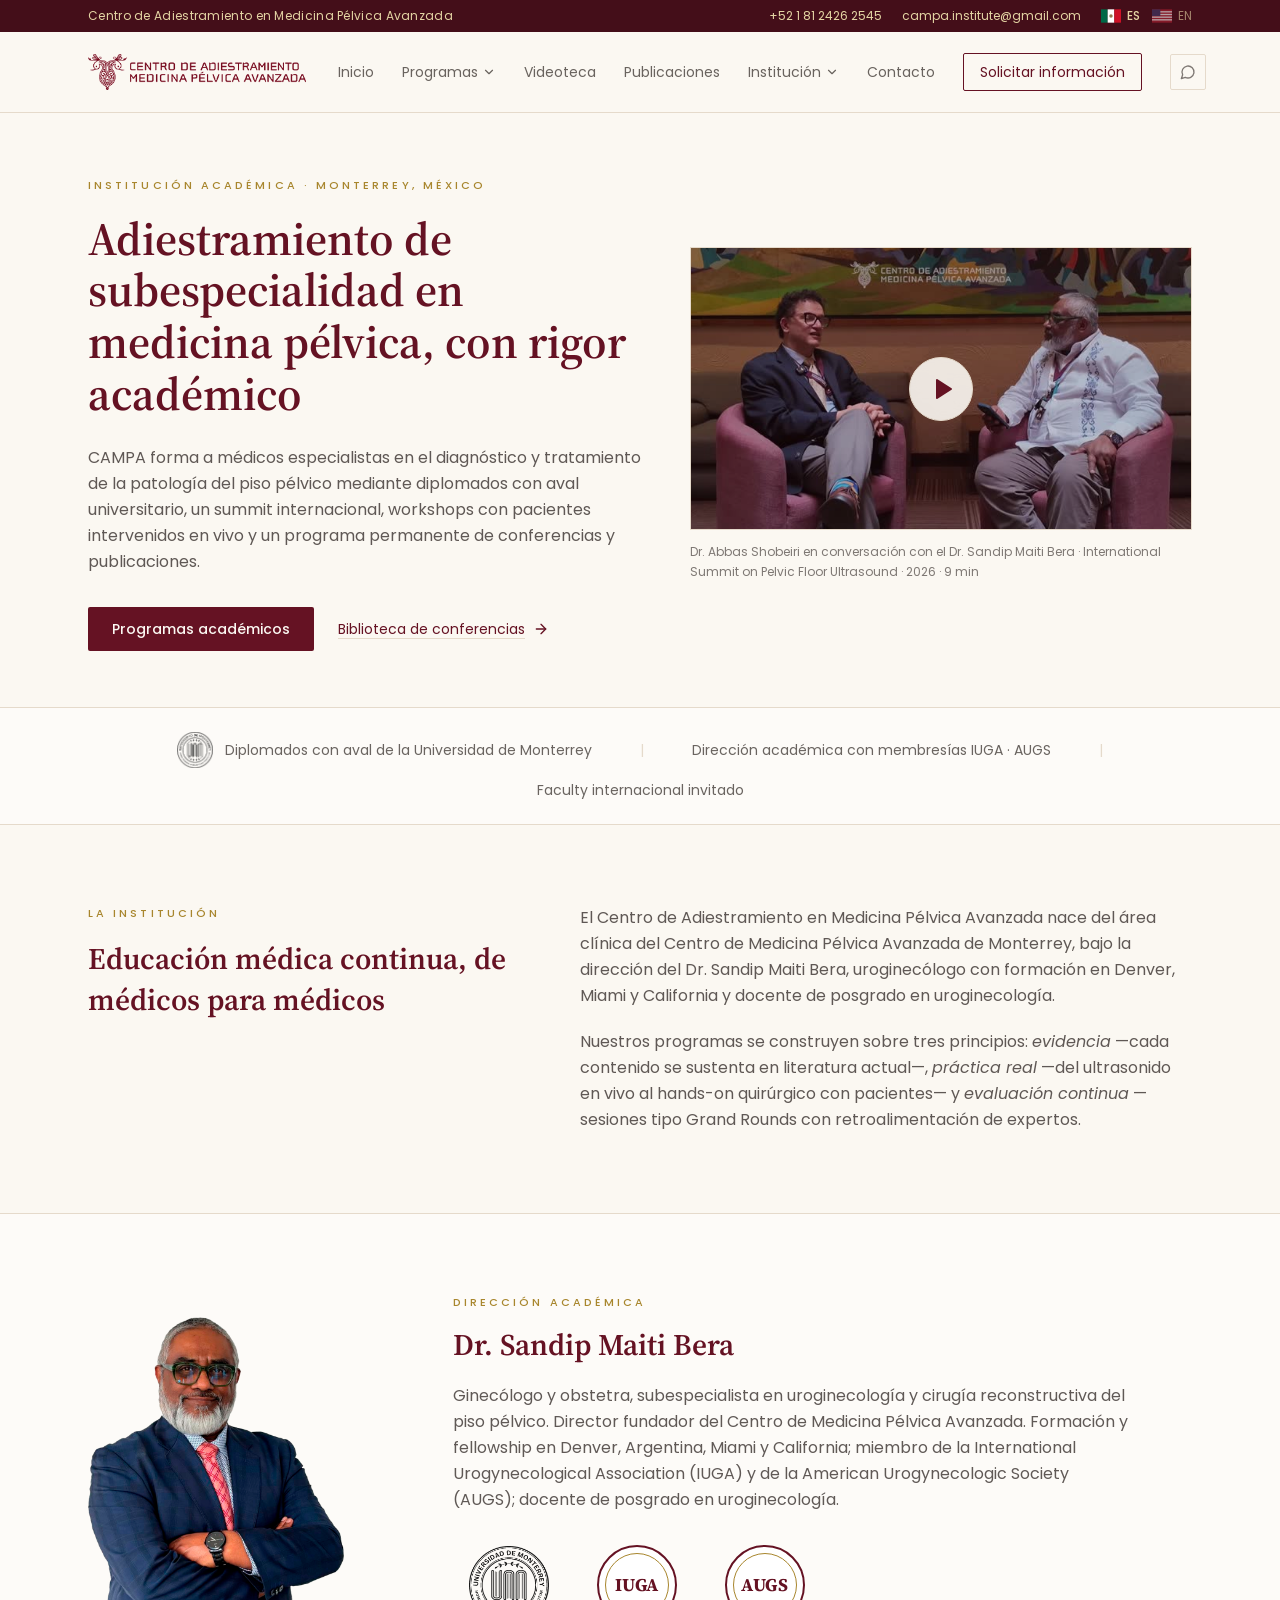
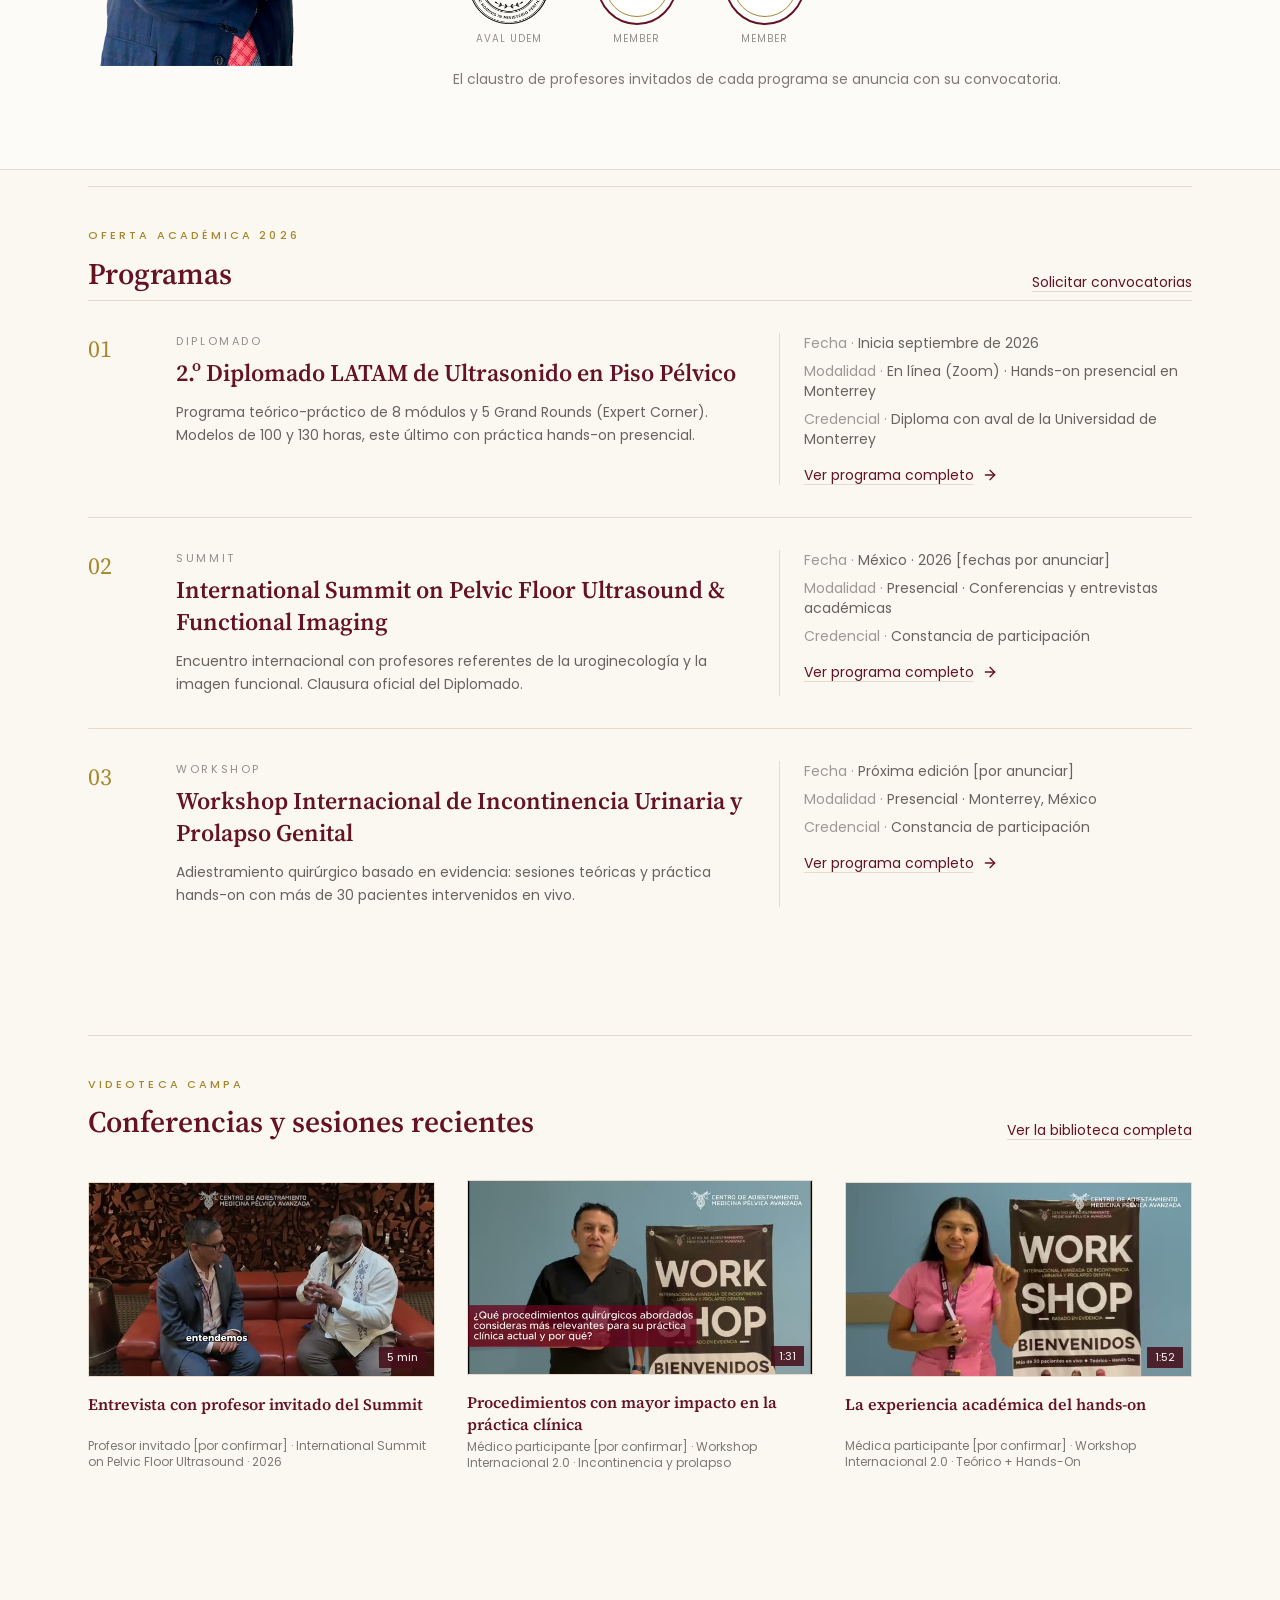
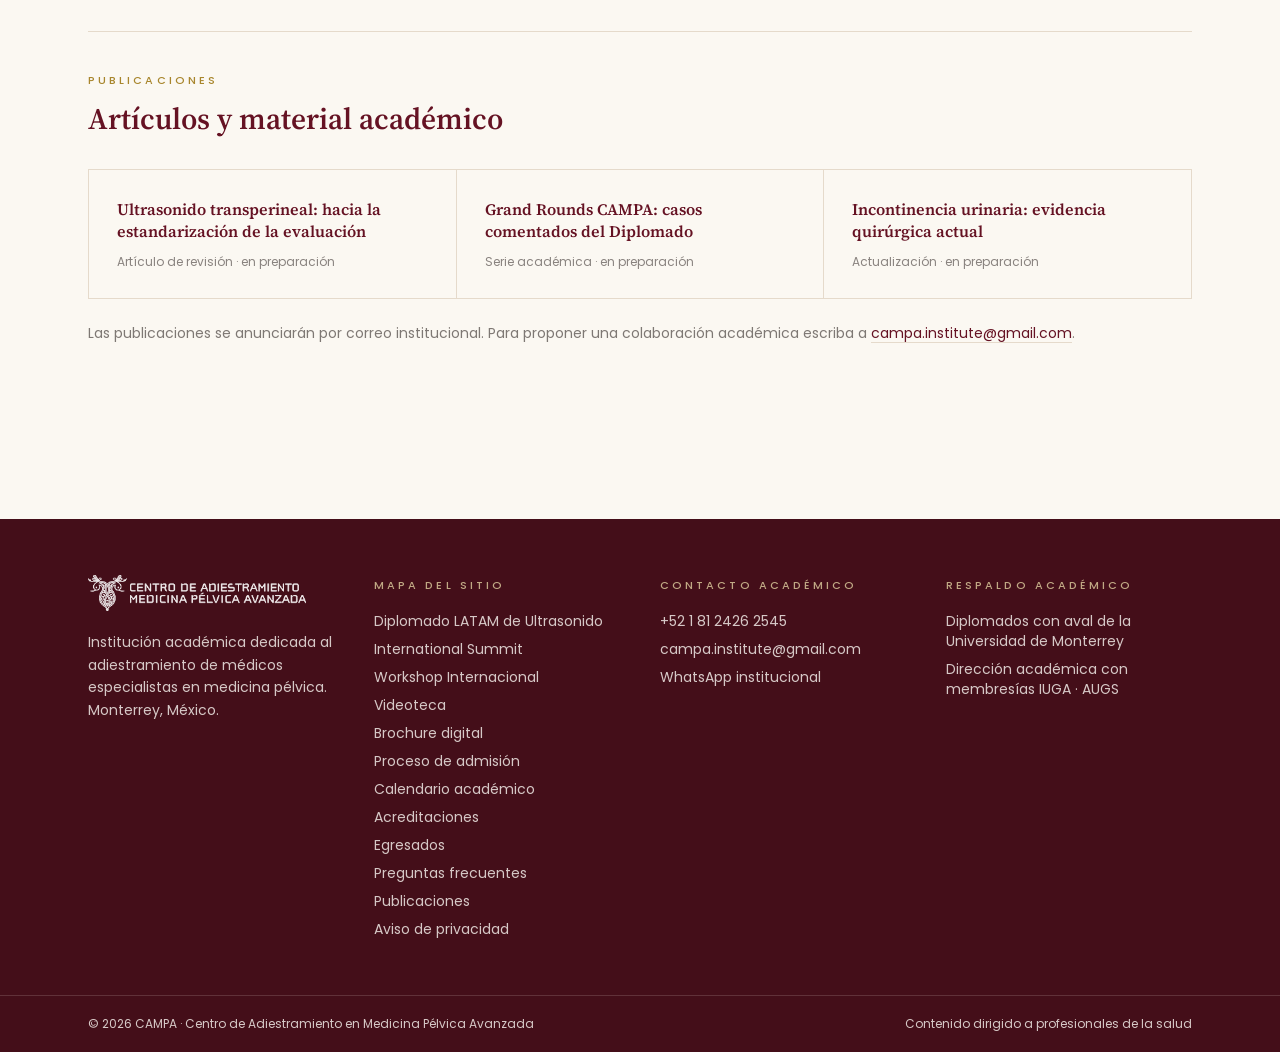
==== index.html @ 69a3fd3b "Deploy sitio CAMPA Co-Authored-By: Claude Fable 5 <noreply@anthropic.com>" ====
<!doctype html>
<html lang="es">
  <head>
    <meta charset="UTF-8" />
    <link rel="icon" type="image/png" href="/images/campa-emblema.png" />
    <meta name="viewport" content="width=device-width, initial-scale=1.0" />
    <title>CAMPA · Centro de Adiestramiento en Medicina Pélvica Avanzada</title>
    <meta name="description" content="Institución académica dedicada al adiestramiento de médicos especialistas en medicina pélvica: diplomados con aval universitario, summit internacional, workshops con pacientes en vivo, conferencias y publicaciones." />
    <link rel="preconnect" href="https://fonts.googleapis.com" />
    <link rel="preconnect" href="https://fonts.gstatic.com" crossorigin />
    <link href="https://fonts.googleapis.com/css2?family=Source+Serif+4:ital,opsz,wght@0,8..60,400;0,8..60,600;0,8..60,700;1,8..60,400&family=Poppins:wght@300;400;500;600&display=swap" rel="stylesheet" />
    <script type="module" crossorigin src="/assets/index-DQYiM77F.js"></script>
    <link rel="stylesheet" crossorigin href="/assets/index-CNRt8Dbm.css">
  </head>
  <body>
    <div id="root"></div>
  </body>
</html>
---- assets/index-CNRt8Dbm.css ----
*,:before,:after{--tw-border-spacing-x: 0;--tw-border-spacing-y: 0;--tw-translate-x: 0;--tw-translate-y: 0;--tw-rotate: 0;--tw-skew-x: 0;--tw-skew-y: 0;--tw-scale-x: 1;--tw-scale-y: 1;--tw-pan-x: ;--tw-pan-y: ;--tw-pinch-zoom: ;--tw-scroll-snap-strictness: proximity;--tw-gradient-from-position: ;--tw-gradient-via-position: ;--tw-gradient-to-position: ;--tw-ordinal: ;--tw-slashed-zero: ;--tw-numeric-figure: ;--tw-numeric-spacing: ;--tw-numeric-fraction: ;--tw-ring-inset: ;--tw-ring-offset-width: 0px;--tw-ring-offset-color: #fff;--tw-ring-color: rgb(59 130 246 / .5);--tw-ring-offset-shadow: 0 0 #0000;--tw-ring-shadow: 0 0 #0000;--tw-shadow: 0 0 #0000;--tw-shadow-colored: 0 0 #0000;--tw-blur: ;--tw-brightness: ;--tw-contrast: ;--tw-grayscale: ;--tw-hue-rotate: ;--tw-invert: ;--tw-saturate: ;--tw-sepia: ;--tw-drop-shadow: ;--tw-backdrop-blur: ;--tw-backdrop-brightness: ;--tw-backdrop-contrast: ;--tw-backdrop-grayscale: ;--tw-backdrop-hue-rotate: ;--tw-backdrop-invert: ;--tw-backdrop-opacity: ;--tw-backdrop-saturate: ;--tw-backdrop-sepia: ;--tw-contain-size: ;--tw-contain-layout: ;--tw-contain-paint: ;--tw-contain-style: }::backdrop{--tw-border-spacing-x: 0;--tw-border-spacing-y: 0;--tw-translate-x: 0;--tw-translate-y: 0;--tw-rotate: 0;--tw-skew-x: 0;--tw-skew-y: 0;--tw-scale-x: 1;--tw-scale-y: 1;--tw-pan-x: ;--tw-pan-y: ;--tw-pinch-zoom: ;--tw-scroll-snap-strictness: proximity;--tw-gradient-from-position: ;--tw-gradient-via-position: ;--tw-gradient-to-position: ;--tw-ordinal: ;--tw-slashed-zero: ;--tw-numeric-figure: ;--tw-numeric-spacing: ;--tw-numeric-fraction: ;--tw-ring-inset: ;--tw-ring-offset-width: 0px;--tw-ring-offset-color: #fff;--tw-ring-color: rgb(59 130 246 / .5);--tw-ring-offset-shadow: 0 0 #0000;--tw-ring-shadow: 0 0 #0000;--tw-shadow: 0 0 #0000;--tw-shadow-colored: 0 0 #0000;--tw-blur: ;--tw-brightness: ;--tw-contrast: ;--tw-grayscale: ;--tw-hue-rotate: ;--tw-invert: ;--tw-saturate: ;--tw-sepia: ;--tw-drop-shadow: ;--tw-backdrop-blur: ;--tw-backdrop-brightness: ;--tw-backdrop-contrast: ;--tw-backdrop-grayscale: ;--tw-backdrop-hue-rotate: ;--tw-backdrop-invert: ;--tw-backdrop-opacity: ;--tw-backdrop-saturate: ;--tw-backdrop-sepia: ;--tw-contain-size: ;--tw-contain-layout: ;--tw-contain-paint: ;--tw-contain-style: }*,:before,:after{box-sizing:border-box;border-width:0;border-style:solid;border-color:#e5e7eb}:before,:after{--tw-content: ""}html,:host{line-height:1.5;-webkit-text-size-adjust:100%;-moz-tab-size:4;-o-tab-size:4;tab-size:4;font-family:Poppins,system-ui,sans-serif;font-feature-settings:normal;font-variation-settings:normal;-webkit-tap-highlight-color:transparent}body{margin:0;line-height:inherit}hr{height:0;color:inherit;border-top-width:1px}abbr:where([title]){-webkit-text-decoration:underline dotted;text-decoration:underline dotted}h1,h2,h3,h4,h5,h6{font-size:inherit;font-weight:inherit}a{color:inherit;text-decoration:inherit}b,strong{font-weight:bolder}code,kbd,samp,pre{font-family:ui-monospace,SFMono-Regular,Menlo,Monaco,Consolas,Liberation Mono,Courier New,monospace;font-feature-settings:normal;font-variation-settings:normal;font-size:1em}small{font-size:80%}sub,sup{font-size:75%;line-height:0;position:relative;vertical-align:baseline}sub{bottom:-.25em}sup{top:-.5em}table{text-indent:0;border-color:inherit;border-collapse:collapse}button,input,optgroup,select,textarea{font-family:inherit;font-feature-settings:inherit;font-variation-settings:inherit;font-size:100%;font-weight:inherit;line-height:inherit;letter-spacing:inherit;color:inherit;margin:0;padding:0}button,select{text-transform:none}button,input:where([type=button]),input:where([type=reset]),input:where([type=submit]){-webkit-appearance:button;background-color:transparent;background-image:none}:-moz-focusring{outline:auto}:-moz-ui-invalid{box-shadow:none}progress{vertical-align:baseline}::-webkit-inner-spin-button,::-webkit-outer-spin-button{height:auto}[type=search]{-webkit-appearance:textfield;outline-offset:-2px}::-webkit-search-decoration{-webkit-appearance:none}::-webkit-file-upload-button{-webkit-appearance:button;font:inherit}summary{display:list-item}blockquote,dl,dd,h1,h2,h3,h4,h5,h6,hr,figure,p,pre{margin:0}fieldset{margin:0;padding:0}legend{padding:0}ol,ul,menu{list-style:none;margin:0;padding:0}dialog{padding:0}textarea{resize:vertical}input::-moz-placeholder,textarea::-moz-placeholder{opacity:1;color:#9ca3af}input::placeholder,textarea::placeholder{opacity:1;color:#9ca3af}button,[role=button]{cursor:pointer}:disabled{cursor:default}img,svg,video,canvas,audio,iframe,embed,object{display:block;vertical-align:middle}img,video{max-width:100%;height:auto}[hidden]:where(:not([hidden=until-found])){display:none}html{scroll-behavior:smooth}body{--tw-bg-opacity: 1;background-color:rgb(251 248 242 / var(--tw-bg-opacity, 1));font-family:Poppins,system-ui,sans-serif;--tw-text-opacity: 1;color:rgb(43 35 32 / var(--tw-text-opacity, 1));-webkit-font-smoothing:antialiased;-moz-osx-font-smoothing:grayscale}::-moz-selection{--tw-bg-opacity: 1;background-color:rgb(245 234 178 / var(--tw-bg-opacity, 1));--tw-text-opacity: 1;color:rgb(101 18 35 / var(--tw-text-opacity, 1))}::selection{--tw-bg-opacity: 1;background-color:rgb(245 234 178 / var(--tw-bg-opacity, 1));--tw-text-opacity: 1;color:rgb(101 18 35 / var(--tw-text-opacity, 1))}.eyebrow{font-size:11px;font-weight:500;text-transform:uppercase;letter-spacing:.28em;--tw-text-opacity: 1;color:rgb(168 134 45 / var(--tw-text-opacity, 1))}.rule{border-top-width:1px;--tw-border-opacity: 1;border-color:rgb(229 218 203 / var(--tw-border-opacity, 1))}.link-quiet{--tw-text-opacity: 1;color:rgb(101 18 35 / var(--tw-text-opacity, 1));text-decoration-line:underline;text-decoration-color:#e5dacb;text-underline-offset:4px;transition-property:color,background-color,border-color,text-decoration-color,fill,stroke;transition-timing-function:cubic-bezier(.4,0,.2,1);transition-duration:.15s}.link-quiet:hover{text-decoration-color:#651223}.fixed{position:fixed}.absolute{position:absolute}.relative{position:relative}.sticky{position:sticky}.inset-0{top:0;right:0;bottom:0;left:0}.inset-1\.5{top:.375rem;right:.375rem;bottom:.375rem;left:.375rem}.bottom-2{bottom:.5rem}.bottom-6{bottom:1.5rem}.left-1\/2{left:50%}.right-2{right:.5rem}.right-5{right:1.25rem}.right-6{right:1.5rem}.top-0{top:0}.top-4{top:1rem}.top-5{top:1.25rem}.top-full{top:100%}.z-10{z-index:10}.z-40{z-index:40}.z-50{z-index:50}.mx-2{margin-left:.5rem;margin-right:.5rem}.mx-auto{margin-left:auto;margin-right:auto}.my-1{margin-top:.25rem;margin-bottom:.25rem}.-mt-1{margin-top:-.25rem}.mb-1{margin-bottom:.25rem}.mb-1\.5{margin-bottom:.375rem}.mb-10{margin-bottom:2.5rem}.mb-2{margin-bottom:.5rem}.mb-3{margin-bottom:.75rem}.mb-4{margin-bottom:1rem}.mb-5{margin-bottom:1.25rem}.mb-6{margin-bottom:1.5rem}.mb-7{margin-bottom:1.75rem}.mb-8{margin-bottom:2rem}.ml-12{margin-left:3rem}.mt-0\.5{margin-top:.125rem}.mt-1{margin-top:.25rem}.mt-10{margin-top:2.5rem}.mt-12{margin-top:3rem}.mt-24{margin-top:6rem}.mt-3{margin-top:.75rem}.mt-4{margin-top:1rem}.mt-5{margin-top:1.25rem}.mt-6{margin-top:1.5rem}.mt-8{margin-top:2rem}.line-clamp-2{overflow:hidden;display:-webkit-box;-webkit-box-orient:vertical;-webkit-line-clamp:2}.block{display:block}.inline{display:inline}.flex{display:flex}.inline-flex{display:inline-flex}.grid{display:grid}.hidden{display:none}.aspect-\[4\/3\]{aspect-ratio:4/3}.aspect-video{aspect-ratio:16 / 9}.h-10{height:2.5rem}.h-11{height:2.75rem}.h-12{height:3rem}.h-14{height:3.5rem}.h-16{height:4rem}.h-20{height:5rem}.h-28{height:7rem}.h-3\.5{height:.875rem}.h-4{height:1rem}.h-5{height:1.25rem}.h-6{height:1.5rem}.h-7{height:1.75rem}.h-8{height:2rem}.h-9{height:2.25rem}.h-auto{height:auto}.h-full{height:100%}.max-h-32{max-height:8rem}.max-h-full{max-height:100%}.min-h-0{min-height:0px}.min-h-\[2\.6em\]{min-height:2.6em}.min-h-\[2\.7em\]{min-height:2.7em}.min-h-full{min-height:100%}.min-h-screen{min-height:100vh}.w-10{width:2.5rem}.w-11{width:2.75rem}.w-12{width:3rem}.w-14{width:3.5rem}.w-16{width:4rem}.w-20{width:5rem}.w-28{width:7rem}.w-3\.5{width:.875rem}.w-32{width:8rem}.w-4{width:1rem}.w-5{width:1.25rem}.w-56{width:14rem}.w-6{width:1.5rem}.w-64{width:16rem}.w-7{width:1.75rem}.w-72{width:18rem}.w-8{width:2rem}.w-9{width:2.25rem}.w-auto{width:auto}.w-full{width:100%}.w-max{width:-moz-max-content;width:max-content}.min-w-0{min-width:0px}.max-w-3xl{max-width:48rem}.max-w-4xl{max-width:56rem}.max-w-6xl{max-width:72rem}.max-w-\[1020px\]{max-width:1020px}.max-w-\[1200px\]{max-width:1200px}.max-w-\[720px\]{max-width:720px}.max-w-full{max-width:100%}.max-w-md{max-width:28rem}.max-w-measure{max-width:68ch}.max-w-xl{max-width:36rem}.max-w-xs{max-width:20rem}.flex-1{flex:1 1 0%}.shrink-0{flex-shrink:0}.-translate-x-1\/2{--tw-translate-x: -50%;transform:translate(var(--tw-translate-x),var(--tw-translate-y)) rotate(var(--tw-rotate)) skew(var(--tw-skew-x)) skewY(var(--tw-skew-y)) scaleX(var(--tw-scale-x)) scaleY(var(--tw-scale-y))}.translate-x-0\.5{--tw-translate-x: .125rem;transform:translate(var(--tw-translate-x),var(--tw-translate-y)) rotate(var(--tw-rotate)) skew(var(--tw-skew-x)) skewY(var(--tw-skew-y)) scaleX(var(--tw-scale-x)) scaleY(var(--tw-scale-y))}.scale-105{--tw-scale-x: 1.05;--tw-scale-y: 1.05;transform:translate(var(--tw-translate-x),var(--tw-translate-y)) rotate(var(--tw-rotate)) skew(var(--tw-skew-x)) skewY(var(--tw-skew-y)) scaleX(var(--tw-scale-x)) scaleY(var(--tw-scale-y))}@keyframes spin{to{transform:rotate(360deg)}}.animate-spin{animation:spin 1s linear infinite}.cursor-not-allowed{cursor:not-allowed}.cursor-pointer{cursor:pointer}.scroll-mt-24{scroll-margin-top:6rem}.scroll-mt-28{scroll-margin-top:7rem}.list-none{list-style-type:none}.grid-cols-1{grid-template-columns:repeat(1,minmax(0,1fr))}.grid-cols-2{grid-template-columns:repeat(2,minmax(0,1fr))}.flex-col{flex-direction:column}.flex-wrap{flex-wrap:wrap}.items-start{align-items:flex-start}.items-end{align-items:flex-end}.items-center{align-items:center}.items-baseline{align-items:baseline}.justify-end{justify-content:flex-end}.justify-center{justify-content:center}.justify-between{justify-content:space-between}.gap-1{gap:.25rem}.gap-1\.5{gap:.375rem}.gap-10{gap:2.5rem}.gap-12{gap:3rem}.gap-2{gap:.5rem}.gap-3{gap:.75rem}.gap-4{gap:1rem}.gap-5{gap:1.25rem}.gap-6{gap:1.5rem}.gap-8{gap:2rem}.gap-px{gap:1px}.gap-x-12{-moz-column-gap:3rem;column-gap:3rem}.gap-x-14{-moz-column-gap:3.5rem;column-gap:3.5rem}.gap-x-8{-moz-column-gap:2rem;column-gap:2rem}.gap-y-12{row-gap:3rem}.gap-y-3{row-gap:.75rem}.space-y-2>:not([hidden])~:not([hidden]){--tw-space-y-reverse: 0;margin-top:calc(.5rem * calc(1 - var(--tw-space-y-reverse)));margin-bottom:calc(.5rem * var(--tw-space-y-reverse))}.space-y-4>:not([hidden])~:not([hidden]){--tw-space-y-reverse: 0;margin-top:calc(1rem * calc(1 - var(--tw-space-y-reverse)));margin-bottom:calc(1rem * var(--tw-space-y-reverse))}.space-y-5>:not([hidden])~:not([hidden]){--tw-space-y-reverse: 0;margin-top:calc(1.25rem * calc(1 - var(--tw-space-y-reverse)));margin-bottom:calc(1.25rem * var(--tw-space-y-reverse))}.overflow-auto{overflow:auto}.overflow-hidden{overflow:hidden}.whitespace-nowrap{white-space:nowrap}.rounded-full{border-radius:9999px}.rounded-sm{border-radius:.125rem}.border{border-width:1px}.border-2{border-width:2px}.border-y{border-top-width:1px;border-bottom-width:1px}.border-b{border-bottom-width:1px}.border-b-2{border-bottom-width:2px}.border-t{border-top-width:1px}.border-burgundy{--tw-border-opacity: 1;border-color:rgb(101 18 35 / var(--tw-border-opacity, 1))}.border-burgundy\/30{border-color:#6512234d}.border-gold{--tw-border-opacity: 1;border-color:rgb(168 134 45 / var(--tw-border-opacity, 1))}.border-line{--tw-border-opacity: 1;border-color:rgb(229 218 203 / var(--tw-border-opacity, 1))}.border-paper\/15{border-color:#fbf8f226}.border-paper\/40{border-color:#fbf8f266}.border-paper\/50{border-color:#fbf8f280}.border-transparent{border-color:transparent}.bg-black{--tw-bg-opacity: 1;background-color:rgb(0 0 0 / var(--tw-bg-opacity, 1))}.bg-black\/60{background-color:#0009}.bg-black\/85{background-color:#000000d9}.bg-black\/90{background-color:#000000e6}.bg-burgundy{--tw-bg-opacity: 1;background-color:rgb(101 18 35 / var(--tw-bg-opacity, 1))}.bg-burgundy-dark{--tw-bg-opacity: 1;background-color:rgb(68 14 25 / var(--tw-bg-opacity, 1))}.bg-burgundy-dark\/20{background-color:#440e1933}.bg-burgundy-dark\/85{background-color:#440e19d9}.bg-burgundy-dark\/95{background-color:#440e19f2}.bg-line{--tw-bg-opacity: 1;background-color:rgb(229 218 203 / var(--tw-bg-opacity, 1))}.bg-line\/30{background-color:#e5dacb4d}.bg-paper{--tw-bg-opacity: 1;background-color:rgb(251 248 242 / var(--tw-bg-opacity, 1))}.bg-paper\/60{background-color:#fbf8f299}.bg-paper\/90{background-color:#fbf8f2e6}.bg-paper\/95{background-color:#fbf8f2f2}.bg-white{--tw-bg-opacity: 1;background-color:rgb(255 255 255 / var(--tw-bg-opacity, 1))}.bg-white\/40{background-color:#fff6}.bg-white\/60{background-color:#fff9}.object-contain{-o-object-fit:contain;object-fit:contain}.object-cover{-o-object-fit:cover;object-fit:cover}.object-left{-o-object-position:left;object-position:left}.p-4{padding:1rem}.p-7{padding:1.75rem}.p-8{padding:2rem}.px-2{padding-left:.5rem;padding-right:.5rem}.px-3\.5{padding-left:.875rem;padding-right:.875rem}.px-4{padding-left:1rem;padding-right:1rem}.px-5{padding-left:1.25rem;padding-right:1.25rem}.px-6{padding-left:1.5rem;padding-right:1.5rem}.px-7{padding-left:1.75rem;padding-right:1.75rem}.px-8{padding-left:2rem;padding-right:2rem}.py-0\.5{padding-top:.125rem;padding-bottom:.125rem}.py-1{padding-top:.25rem;padding-bottom:.25rem}.py-10{padding-top:2.5rem;padding-bottom:2.5rem}.py-14{padding-top:3.5rem;padding-bottom:3.5rem}.py-16{padding-top:4rem;padding-bottom:4rem}.py-2{padding-top:.5rem;padding-bottom:.5rem}.py-2\.5{padding-top:.625rem;padding-bottom:.625rem}.py-20{padding-top:5rem;padding-bottom:5rem}.py-3{padding-top:.75rem;padding-bottom:.75rem}.py-3\.5{padding-top:.875rem;padding-bottom:.875rem}.py-4{padding-top:1rem;padding-bottom:1rem}.py-5{padding-top:1.25rem;padding-bottom:1.25rem}.py-6{padding-top:1.5rem;padding-bottom:1.5rem}.py-7{padding-top:1.75rem;padding-bottom:1.75rem}.py-8{padding-top:2rem;padding-bottom:2rem}.pb-1{padding-bottom:.25rem}.pb-10{padding-bottom:2.5rem}.pb-12{padding-bottom:3rem}.pb-14{padding-bottom:3.5rem}.pb-16{padding-bottom:4rem}.pb-2{padding-bottom:.5rem}.pb-20{padding-bottom:5rem}.pb-24{padding-bottom:6rem}.pb-4{padding-bottom:1rem}.pb-6{padding-bottom:1.5rem}.pb-8{padding-bottom:2rem}.pl-3{padding-left:.75rem}.pt-0{padding-top:0}.pt-0\.5{padding-top:.125rem}.pt-10{padding-top:2.5rem}.pt-14{padding-top:3.5rem}.pt-16{padding-top:4rem}.pt-2{padding-top:.5rem}.pt-4{padding-top:1rem}.pt-6{padding-top:1.5rem}.pt-7{padding-top:1.75rem}.pt-8{padding-top:2rem}.text-left{text-align:left}.text-center{text-align:center}.font-serif{font-family:"Source Serif 4",Georgia,serif}.text-2xl{font-size:1.5rem;line-height:2rem}.text-3xl{font-size:1.875rem;line-height:2.25rem}.text-4xl{font-size:2.25rem;line-height:2.5rem}.text-\[10px\]{font-size:10px}.text-\[11px\]{font-size:11px}.text-\[9px\]{font-size:9px}.text-lg{font-size:1.125rem;line-height:1.75rem}.text-sm{font-size:.875rem;line-height:1.25rem}.text-xl{font-size:1.25rem;line-height:1.75rem}.text-xs{font-size:.75rem;line-height:1rem}.font-bold{font-weight:700}.font-medium{font-weight:500}.font-semibold{font-weight:600}.uppercase{text-transform:uppercase}.leading-\[1\.12\]{line-height:1.12}.leading-none{line-height:1}.leading-relaxed{line-height:1.625}.leading-snug{line-height:1.375}.leading-tight{line-height:1.25}.tracking-\[0\.18em\]{letter-spacing:.18em}.tracking-\[0\.22em\]{letter-spacing:.22em}.tracking-\[0\.24em\]{letter-spacing:.24em}.tracking-\[0\.2em\]{letter-spacing:.2em}.tracking-wide{letter-spacing:.025em}.tracking-widest{letter-spacing:.1em}.\!text-cream\/70{color:#f5eab2b3!important}.text-burgundy{--tw-text-opacity: 1;color:rgb(101 18 35 / var(--tw-text-opacity, 1))}.text-cream\/90{color:#f5eab2e6}.text-gold{--tw-text-opacity: 1;color:rgb(168 134 45 / var(--tw-text-opacity, 1))}.text-ink{--tw-text-opacity: 1;color:rgb(43 35 32 / var(--tw-text-opacity, 1))}.text-ink\/40{color:#2b232066}.text-ink\/45{color:#2b232073}.text-ink\/50{color:#2b232080}.text-ink\/55{color:#2b23208c}.text-ink\/60{color:#2b232099}.text-ink\/65{color:#2b2320a6}.text-ink\/70{color:#2b2320b3}.text-ink\/75{color:#2b2320bf}.text-ink\/80{color:#2b2320cc}.text-line{--tw-text-opacity: 1;color:rgb(229 218 203 / var(--tw-text-opacity, 1))}.text-paper{--tw-text-opacity: 1;color:rgb(251 248 242 / var(--tw-text-opacity, 1))}.text-paper\/60{color:#fbf8f299}.text-paper\/70{color:#fbf8f2b3}.text-paper\/80{color:#fbf8f2cc}.text-white\/70{color:#ffffffb3}.text-white\/80{color:#fffc}.underline{text-decoration-line:underline}.decoration-line{text-decoration-color:#e5dacb}.underline-offset-2{text-underline-offset:2px}.underline-offset-4{text-underline-offset:4px}.accent-\[\#651223\]{accent-color:#651223}.opacity-0{opacity:0}.opacity-100{opacity:1}.opacity-60{opacity:.6}.opacity-70{opacity:.7}.opacity-80{opacity:.8}.opacity-85{opacity:.85}.opacity-90{opacity:.9}.shadow-2xl{--tw-shadow: 0 25px 50px -12px rgb(0 0 0 / .25);--tw-shadow-colored: 0 25px 50px -12px var(--tw-shadow-color);box-shadow:var(--tw-ring-offset-shadow, 0 0 #0000),var(--tw-ring-shadow, 0 0 #0000),var(--tw-shadow)}.shadow-xl{--tw-shadow: 0 20px 25px -5px rgb(0 0 0 / .1), 0 8px 10px -6px rgb(0 0 0 / .1);--tw-shadow-colored: 0 20px 25px -5px var(--tw-shadow-color), 0 8px 10px -6px var(--tw-shadow-color);box-shadow:var(--tw-ring-offset-shadow, 0 0 #0000),var(--tw-ring-shadow, 0 0 #0000),var(--tw-shadow)}.outline-none{outline:2px solid transparent;outline-offset:2px}.blur-md{--tw-blur: blur(12px);filter:var(--tw-blur) var(--tw-brightness) var(--tw-contrast) var(--tw-grayscale) var(--tw-hue-rotate) var(--tw-invert) var(--tw-saturate) var(--tw-sepia) var(--tw-drop-shadow)}.brightness-0{--tw-brightness: brightness(0);filter:var(--tw-blur) var(--tw-brightness) var(--tw-contrast) var(--tw-grayscale) var(--tw-hue-rotate) var(--tw-invert) var(--tw-saturate) var(--tw-sepia) var(--tw-drop-shadow)}.invert{--tw-invert: invert(100%);filter:var(--tw-blur) var(--tw-brightness) var(--tw-contrast) var(--tw-grayscale) var(--tw-hue-rotate) var(--tw-invert) var(--tw-saturate) var(--tw-sepia) var(--tw-drop-shadow)}.filter{filter:var(--tw-blur) var(--tw-brightness) var(--tw-contrast) var(--tw-grayscale) var(--tw-hue-rotate) var(--tw-invert) var(--tw-saturate) var(--tw-sepia) var(--tw-drop-shadow)}.backdrop-blur{--tw-backdrop-blur: blur(8px);-webkit-backdrop-filter:var(--tw-backdrop-blur) var(--tw-backdrop-brightness) var(--tw-backdrop-contrast) var(--tw-backdrop-grayscale) var(--tw-backdrop-hue-rotate) var(--tw-backdrop-invert) var(--tw-backdrop-opacity) var(--tw-backdrop-saturate) var(--tw-backdrop-sepia);backdrop-filter:var(--tw-backdrop-blur) var(--tw-backdrop-brightness) var(--tw-backdrop-contrast) var(--tw-backdrop-grayscale) var(--tw-backdrop-hue-rotate) var(--tw-backdrop-invert) var(--tw-backdrop-opacity) var(--tw-backdrop-saturate) var(--tw-backdrop-sepia)}.transition-colors{transition-property:color,background-color,border-color,text-decoration-color,fill,stroke;transition-timing-function:cubic-bezier(.4,0,.2,1);transition-duration:.15s}.transition-opacity{transition-property:opacity;transition-timing-function:cubic-bezier(.4,0,.2,1);transition-duration:.15s}.transition-transform{transition-property:transform;transition-timing-function:cubic-bezier(.4,0,.2,1);transition-duration:.15s}.duration-700{transition-duration:.7s}.last\:mb-0:last-child{margin-bottom:0}.last\:border-b-0:last-child{border-bottom-width:0px}.hover\:border-burgundy:hover{--tw-border-opacity: 1;border-color:rgb(101 18 35 / var(--tw-border-opacity, 1))}.hover\:bg-burgundy:hover{--tw-bg-opacity: 1;background-color:rgb(101 18 35 / var(--tw-bg-opacity, 1))}.hover\:bg-burgundy-soft:hover{--tw-bg-opacity: 1;background-color:rgb(125 30 51 / var(--tw-bg-opacity, 1))}.hover\:bg-paper:hover{--tw-bg-opacity: 1;background-color:rgb(251 248 242 / var(--tw-bg-opacity, 1))}.hover\:bg-white:hover{--tw-bg-opacity: 1;background-color:rgb(255 255 255 / var(--tw-bg-opacity, 1))}.hover\:text-burgundy:hover{--tw-text-opacity: 1;color:rgb(101 18 35 / var(--tw-text-opacity, 1))}.hover\:text-cream:hover{--tw-text-opacity: 1;color:rgb(245 234 178 / var(--tw-text-opacity, 1))}.hover\:text-paper:hover{--tw-text-opacity: 1;color:rgb(251 248 242 / var(--tw-text-opacity, 1))}.hover\:text-white:hover{--tw-text-opacity: 1;color:rgb(255 255 255 / var(--tw-text-opacity, 1))}.hover\:underline:hover{text-decoration-line:underline}.hover\:opacity-100:hover{opacity:1}.focus\:border-burgundy:focus{--tw-border-opacity: 1;border-color:rgb(101 18 35 / var(--tw-border-opacity, 1))}.disabled\:opacity-30:disabled{opacity:.3}.disabled\:opacity-40:disabled{opacity:.4}.disabled\:opacity-60:disabled{opacity:.6}.disabled\:opacity-70:disabled{opacity:.7}.group[open] .group-open\:rotate-45{--tw-rotate: 45deg;transform:translate(var(--tw-translate-x),var(--tw-translate-y)) rotate(var(--tw-rotate)) skew(var(--tw-skew-x)) skewY(var(--tw-skew-y)) scaleX(var(--tw-scale-x)) scaleY(var(--tw-scale-y))}.group\/inst:hover .group-hover\/inst\:block,.group:hover .group-hover\:block{display:block}.group:hover .group-hover\:translate-x-1{--tw-translate-x: .25rem;transform:translate(var(--tw-translate-x),var(--tw-translate-y)) rotate(var(--tw-rotate)) skew(var(--tw-skew-x)) skewY(var(--tw-skew-y)) scaleX(var(--tw-scale-x)) scaleY(var(--tw-scale-y))}.group\/inst:hover .group-hover\/inst\:rotate-180,.group:hover .group-hover\:rotate-180{--tw-rotate: 180deg;transform:translate(var(--tw-translate-x),var(--tw-translate-y)) rotate(var(--tw-rotate)) skew(var(--tw-skew-x)) skewY(var(--tw-skew-y)) scaleX(var(--tw-scale-x)) scaleY(var(--tw-scale-y))}.group:hover .group-hover\:scale-105{--tw-scale-x: 1.05;--tw-scale-y: 1.05;transform:translate(var(--tw-translate-x),var(--tw-translate-y)) rotate(var(--tw-rotate)) skew(var(--tw-skew-x)) skewY(var(--tw-skew-y)) scaleX(var(--tw-scale-x)) scaleY(var(--tw-scale-y))}.group:hover .group-hover\:scale-\[1\.02\]{--tw-scale-x: 1.02;--tw-scale-y: 1.02;transform:translate(var(--tw-translate-x),var(--tw-translate-y)) rotate(var(--tw-rotate)) skew(var(--tw-skew-x)) skewY(var(--tw-skew-y)) scaleX(var(--tw-scale-x)) scaleY(var(--tw-scale-y))}.group:hover .group-hover\:scale-\[1\.03\]{--tw-scale-x: 1.03;--tw-scale-y: 1.03;transform:translate(var(--tw-translate-x),var(--tw-translate-y)) rotate(var(--tw-rotate)) skew(var(--tw-skew-x)) skewY(var(--tw-skew-y)) scaleX(var(--tw-scale-x)) scaleY(var(--tw-scale-y))}.group:hover .group-hover\:bg-burgundy-dark\/10{background-color:#440e191a}.group:hover .group-hover\:opacity-100{opacity:1}@media (min-width: 640px){.sm\:inline{display:inline}.sm\:flex{display:flex}.sm\:hidden{display:none}.sm\:grid-cols-2{grid-template-columns:repeat(2,minmax(0,1fr))}.sm\:grid-cols-3{grid-template-columns:repeat(3,minmax(0,1fr))}.sm\:flex-row{flex-direction:row}.sm\:gap-5{gap:1.25rem}.sm\:gap-6{gap:1.5rem}}@media (min-width: 768px){.md\:mx-0{margin-left:0;margin-right:0}.md\:inline{display:inline}.md\:flex{display:flex}.md\:hidden{display:none}.md\:grid-cols-2{grid-template-columns:repeat(2,minmax(0,1fr))}.md\:grid-cols-3{grid-template-columns:repeat(3,minmax(0,1fr))}.md\:grid-cols-4{grid-template-columns:repeat(4,minmax(0,1fr))}.md\:grid-cols-\[0\.6fr_1\.4fr\]{grid-template-columns:.6fr 1.4fr}.md\:grid-cols-\[0\.85fr_1\.15fr\]{grid-template-columns:.85fr 1.15fr}.md\:grid-cols-\[0\.8fr_1\.2fr\]{grid-template-columns:.8fr 1.2fr}.md\:grid-cols-\[1\.2fr_0\.8fr\]{grid-template-columns:1.2fr .8fr}.md\:grid-cols-\[140px_1fr\]{grid-template-columns:140px 1fr}.md\:grid-cols-\[240px_1\.3fr_0\.9fr\]{grid-template-columns:240px 1.3fr .9fr}.md\:grid-cols-\[64px_1\.4fr_1fr\]{grid-template-columns:64px 1.4fr 1fr}.md\:border-l{border-left-width:1px}.md\:border-line{--tw-border-opacity: 1;border-color:rgb(229 218 203 / var(--tw-border-opacity, 1))}.md\:pl-6{padding-left:1.5rem}.md\:pl-8{padding-left:2rem}.md\:text-2xl{font-size:1.5rem;line-height:2rem}.md\:text-3xl{font-size:1.875rem;line-height:2.25rem}.md\:text-4xl{font-size:2.25rem;line-height:2.5rem}.md\:text-\[2\.9rem\]{font-size:2.9rem}}@media (min-width: 1024px){.lg\:h-9{height:2.25rem}.lg\:grid-cols-3{grid-template-columns:repeat(3,minmax(0,1fr))}.lg\:grid-cols-\[1\.05fr_0\.95fr\]{grid-template-columns:1.05fr .95fr}.lg\:grid-cols-\[1\.1fr_0\.9fr\]{grid-template-columns:1.1fr .9fr}.lg\:gap-7{gap:1.75rem}}
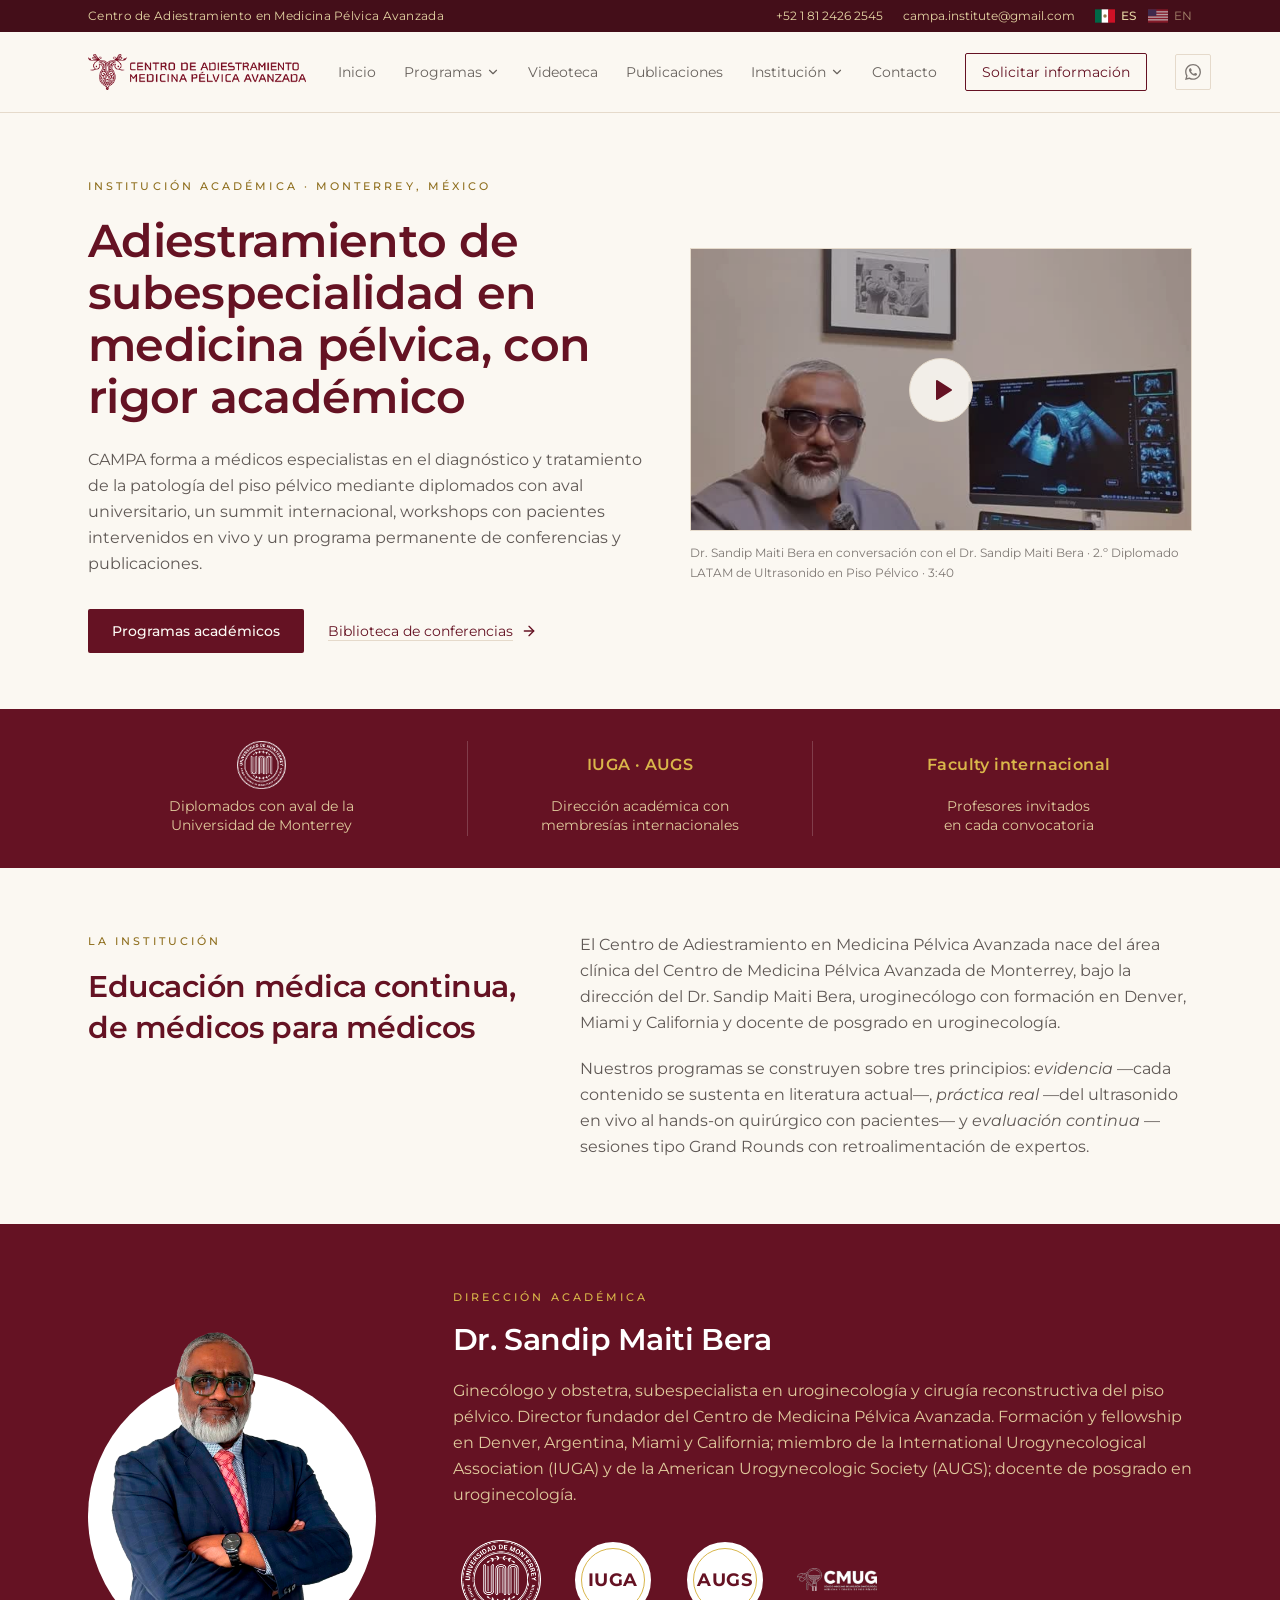
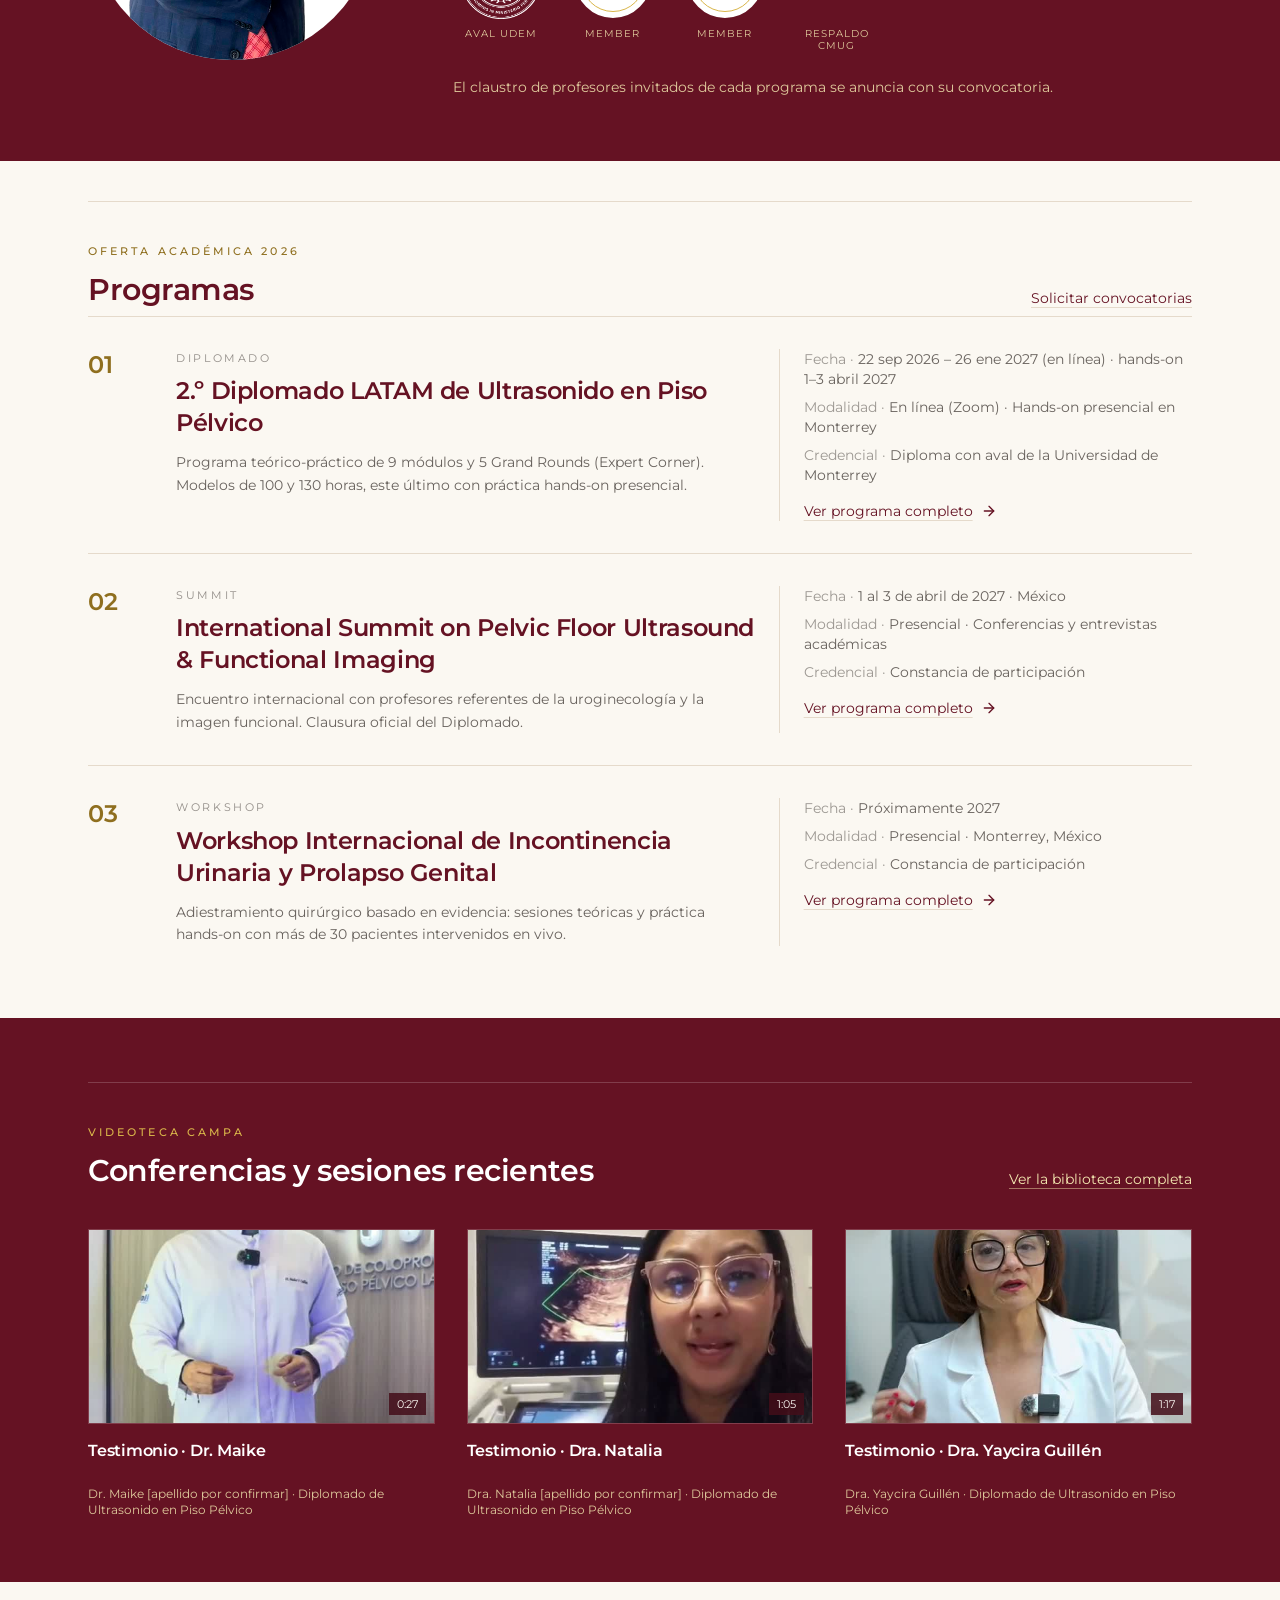
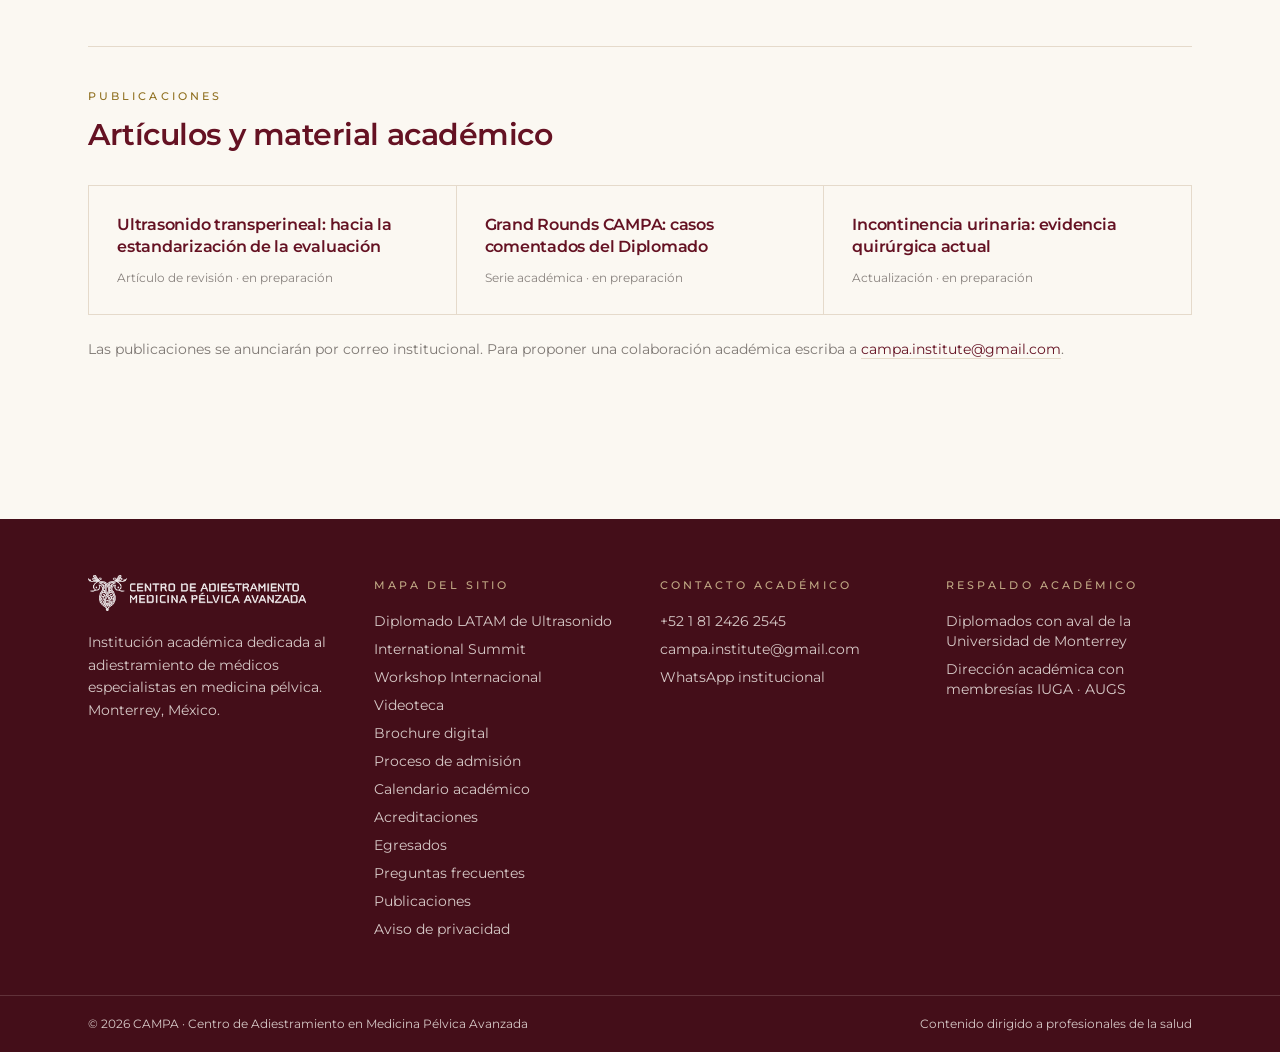
==== commit a39aebbb: "Deploy: rediseño guindo/Montserrat + minuta ejecutada (9 módulos, fechas oficiales 2026-2027, calend" ====
--- a/index.html
+++ b/index.html
@@ -8,9 +8,9 @@
     <meta name="description" content="Institución académica dedicada al adiestramiento de médicos especialistas en medicina pélvica: diplomados con aval universitario, summit internacional, workshops con pacientes en vivo, conferencias y publicaciones." />
     <link rel="preconnect" href="https://fonts.googleapis.com" />
     <link rel="preconnect" href="https://fonts.gstatic.com" crossorigin />
-    <link href="https://fonts.googleapis.com/css2?family=Source+Serif+4:ital,opsz,wght@0,8..60,400;0,8..60,600;0,8..60,700;1,8..60,400&family=Poppins:wght@300;400;500;600&display=swap" rel="stylesheet" />
-    <script type="module" crossorigin src="/assets/index-DQYiM77F.js"></script>
-    <link rel="stylesheet" crossorigin href="/assets/index-CNRt8Dbm.css">
+    <link href="https://fonts.googleapis.com/css2?family=Montserrat:ital,wght@0,300;0,400;0,500;0,600;0,700;1,400;1,500;1,600&display=swap" rel="stylesheet" />
+    <script type="module" crossorigin src="/assets/index-BFnOJPm2.js"></script>
+    <link rel="stylesheet" crossorigin href="/assets/index-CKuLKS7m.css">
   </head>
   <body>
     <div id="root"></div>
--- a/assets/index-CKuLKS7m.css
+++ b/assets/index-CKuLKS7m.css
@@ -0,0 +1 @@
+*,:before,:after{--tw-border-spacing-x: 0;--tw-border-spacing-y: 0;--tw-translate-x: 0;--tw-translate-y: 0;--tw-rotate: 0;--tw-skew-x: 0;--tw-skew-y: 0;--tw-scale-x: 1;--tw-scale-y: 1;--tw-pan-x: ;--tw-pan-y: ;--tw-pinch-zoom: ;--tw-scroll-snap-strictness: proximity;--tw-gradient-from-position: ;--tw-gradient-via-position: ;--tw-gradient-to-position: ;--tw-ordinal: ;--tw-slashed-zero: ;--tw-numeric-figure: ;--tw-numeric-spacing: ;--tw-numeric-fraction: ;--tw-ring-inset: ;--tw-ring-offset-width: 0px;--tw-ring-offset-color: #fff;--tw-ring-color: rgb(59 130 246 / .5);--tw-ring-offset-shadow: 0 0 #0000;--tw-ring-shadow: 0 0 #0000;--tw-shadow: 0 0 #0000;--tw-shadow-colored: 0 0 #0000;--tw-blur: ;--tw-brightness: ;--tw-contrast: ;--tw-grayscale: ;--tw-hue-rotate: ;--tw-invert: ;--tw-saturate: ;--tw-sepia: ;--tw-drop-shadow: ;--tw-backdrop-blur: ;--tw-backdrop-brightness: ;--tw-backdrop-contrast: ;--tw-backdrop-grayscale: ;--tw-backdrop-hue-rotate: ;--tw-backdrop-invert: ;--tw-backdrop-opacity: ;--tw-backdrop-saturate: ;--tw-backdrop-sepia: ;--tw-contain-size: ;--tw-contain-layout: ;--tw-contain-paint: ;--tw-contain-style: }::backdrop{--tw-border-spacing-x: 0;--tw-border-spacing-y: 0;--tw-translate-x: 0;--tw-translate-y: 0;--tw-rotate: 0;--tw-skew-x: 0;--tw-skew-y: 0;--tw-scale-x: 1;--tw-scale-y: 1;--tw-pan-x: ;--tw-pan-y: ;--tw-pinch-zoom: ;--tw-scroll-snap-strictness: proximity;--tw-gradient-from-position: ;--tw-gradient-via-position: ;--tw-gradient-to-position: ;--tw-ordinal: ;--tw-slashed-zero: ;--tw-numeric-figure: ;--tw-numeric-spacing: ;--tw-numeric-fraction: ;--tw-ring-inset: ;--tw-ring-offset-width: 0px;--tw-ring-offset-color: #fff;--tw-ring-color: rgb(59 130 246 / .5);--tw-ring-offset-shadow: 0 0 #0000;--tw-ring-shadow: 0 0 #0000;--tw-shadow: 0 0 #0000;--tw-shadow-colored: 0 0 #0000;--tw-blur: ;--tw-brightness: ;--tw-contrast: ;--tw-grayscale: ;--tw-hue-rotate: ;--tw-invert: ;--tw-saturate: ;--tw-sepia: ;--tw-drop-shadow: ;--tw-backdrop-blur: ;--tw-backdrop-brightness: ;--tw-backdrop-contrast: ;--tw-backdrop-grayscale: ;--tw-backdrop-hue-rotate: ;--tw-backdrop-invert: ;--tw-backdrop-opacity: ;--tw-backdrop-saturate: ;--tw-backdrop-sepia: ;--tw-contain-size: ;--tw-contain-layout: ;--tw-contain-paint: ;--tw-contain-style: }*,:before,:after{box-sizing:border-box;border-width:0;border-style:solid;border-color:#e5e7eb}:before,:after{--tw-content: ""}html,:host{line-height:1.5;-webkit-text-size-adjust:100%;-moz-tab-size:4;-o-tab-size:4;tab-size:4;font-family:Montserrat,system-ui,sans-serif;font-feature-settings:normal;font-variation-settings:normal;-webkit-tap-highlight-color:transparent}body{margin:0;line-height:inherit}hr{height:0;color:inherit;border-top-width:1px}abbr:where([title]){-webkit-text-decoration:underline dotted;text-decoration:underline dotted}h1,h2,h3,h4,h5,h6{font-size:inherit;font-weight:inherit}a{color:inherit;text-decoration:inherit}b,strong{font-weight:bolder}code,kbd,samp,pre{font-family:ui-monospace,SFMono-Regular,Menlo,Monaco,Consolas,Liberation Mono,Courier New,monospace;font-feature-settings:normal;font-variation-settings:normal;font-size:1em}small{font-size:80%}sub,sup{font-size:75%;line-height:0;position:relative;vertical-align:baseline}sub{bottom:-.25em}sup{top:-.5em}table{text-indent:0;border-color:inherit;border-collapse:collapse}button,input,optgroup,select,textarea{font-family:inherit;font-feature-settings:inherit;font-variation-settings:inherit;font-size:100%;font-weight:inherit;line-height:inherit;letter-spacing:inherit;color:inherit;margin:0;padding:0}button,select{text-transform:none}button,input:where([type=button]),input:where([type=reset]),input:where([type=submit]){-webkit-appearance:button;background-color:transparent;background-image:none}:-moz-focusring{outline:auto}:-moz-ui-invalid{box-shadow:none}progress{vertical-align:baseline}::-webkit-inner-spin-button,::-webkit-outer-spin-button{height:auto}[type=search]{-webkit-appearance:textfield;outline-offset:-2px}::-webkit-search-decoration{-webkit-appearance:none}::-webkit-file-upload-button{-webkit-appearance:button;font:inherit}summary{display:list-item}blockquote,dl,dd,h1,h2,h3,h4,h5,h6,hr,figure,p,pre{margin:0}fieldset{margin:0;padding:0}legend{padding:0}ol,ul,menu{list-style:none;margin:0;padding:0}dialog{padding:0}textarea{resize:vertical}input::-moz-placeholder,textarea::-moz-placeholder{opacity:1;color:#9ca3af}input::placeholder,textarea::placeholder{opacity:1;color:#9ca3af}button,[role=button]{cursor:pointer}:disabled{cursor:default}img,svg,video,canvas,audio,iframe,embed,object{display:block;vertical-align:middle}img,video{max-width:100%;height:auto}[hidden]:where(:not([hidden=until-found])){display:none}html{scroll-behavior:smooth}.tone-dark :is(body,[class*="text-ink/"]){color:#f5eab2d9}.tone-dark :is(.card-island,.bg-white,body){background-color:#fff}.tone-dark :is(.card-island,.bg-white,body) .text-burgundy{color:#651223}.tone-dark :is(.card-island,.bg-white,body) :is(.text-ink,[class*="text-ink/"]){color:#2b2320bf}.tone-dark :is(.card-island,.bg-white,.bg-paper) :is(body,[class*="text-ink/"]){color:#2b2320bf}.tone-dark :is(.card-island,.bg-white,body) :is(.text-gold,[class*=text-gold],.eyebrow){color:#8f6f1f}.tone-dark :is(.card-island,.bg-white,body) :is(.rule,.border-line,[class*=border-line]){border-color:#e5dacb}body{--tw-bg-opacity: 1;background-color:rgb(251 248 242 / var(--tw-bg-opacity, 1));font-family:Montserrat,system-ui,sans-serif;--tw-text-opacity: 1;color:rgb(43 35 32 / var(--tw-text-opacity, 1));-webkit-font-smoothing:antialiased;-moz-osx-font-smoothing:grayscale;line-height:1.65}.tone-dark ::-moz-selection{color:#fff}.tone-dark ::selection{color:#fff}.tone-dark :is(.card-island,.bg-white,.bg-paper) ::-moz-selection{color:#651223}.tone-dark :is(.card-island,.bg-white,.bg-paper) ::selection{color:#651223}::-moz-selection{--tw-bg-opacity: 1;background-color:rgb(245 234 178 / var(--tw-bg-opacity, 1));--tw-text-opacity: 1;color:rgb(101 18 35 / var(--tw-text-opacity, 1))}::selection{--tw-bg-opacity: 1;background-color:rgb(245 234 178 / var(--tw-bg-opacity, 1));--tw-text-opacity: 1;color:rgb(101 18 35 / var(--tw-text-opacity, 1))}h1,h2,h3{line-height:1.15;letter-spacing:-.015em}h4,h5{letter-spacing:-.01em}.font-serif{font-weight:600}:focus-visible{outline:2px solid #651223;outline-offset:2px}.tone-dark :focus-visible{outline-color:#f5eab2}.tone-dark :is(.eyebrow,[class*=text-gold]){color:#d9b64a}.tone-dark :is(.card-island,.bg-white,.bg-paper) :is(.eyebrow,[class*=text-gold]){color:#8f6f1f}.eyebrow{font-size:11px;font-weight:500;text-transform:uppercase;letter-spacing:.28em;--tw-text-opacity: 1;color:rgb(143 111 31 / var(--tw-text-opacity, 1))}.tone-dark :is(.rule,[class*=border-line]){border-color:#ffffff2e}.tone-dark :is(.card-island,.bg-white,.bg-paper) :is(.rule,[class*=border-line]){border-color:#e5dacb}.rule{border-top-width:1px;--tw-border-opacity: 1;border-color:rgb(229 218 203 / var(--tw-border-opacity, 1))}.tone-dark .link-quiet{color:#fff}.tone-dark :is(.card-island,.bg-white,.bg-paper) .link-quiet{color:#651223}.link-quiet{--tw-text-opacity: 1;color:rgb(101 18 35 / var(--tw-text-opacity, 1));text-decoration-line:underline;text-decoration-color:#e5dacb;text-underline-offset:4px;transition-property:color,background-color,border-color,text-decoration-color,fill,stroke;transition-timing-function:cubic-bezier(.4,0,.2,1);transition-duration:.15s}.link-quiet:hover{text-decoration-color:#651223}.tone-dark{background-color:#651223;color:#f5eab2d9}.tone-dark .text-burgundy{color:#fff}.tone-dark :is(.text-ink,[class*="text-ink/"]){color:#f5eab2d9}.tone-dark :is(.text-gold,[class*=text-gold]){color:#d9b64a}.tone-dark .eyebrow{color:#d9b64a}.tone-dark :is(.rule,.border-line,[class*=border-line]){border-color:#ffffff2e}.tone-dark .bg-line{background-color:#ffffff2e}.tone-dark .border-gold,.tone-dark [class*=border-gold]{border-color:#d9b64a}.tone-dark .link-quiet{color:#f5eab2;text-decoration-color:#f5eab273}.tone-dark .link-quiet:hover{text-decoration-color:#f5eab2}.tone-dark :is(a,button).bg-burgundy{background-color:#f5eab2;color:#651223}.tone-dark :is(a,button).bg-burgundy:hover{background-color:#fff;color:#651223}.tone-dark :is(a,button).border-burgundy{border-color:#fff;color:#fff}.tone-dark :is(a,button).border-burgundy:hover{background-color:#fff;color:#651223}.tone-dark :is(.card-island,.bg-white,.bg-paper){background-color:#fff}.tone-dark :is(.card-island,.bg-white,.bg-paper) .text-burgundy{color:#651223}.tone-dark :is(.card-island,.bg-white,.bg-paper) :is(.text-ink,[class*="text-ink/"]){color:#2b2320bf}.tone-dark :is(.card-island,.bg-white,.bg-paper) :is(.text-gold,[class*=text-gold],.eyebrow){color:#8f6f1f}.tone-dark :is(.card-island,.bg-white,.bg-paper) :is(.rule,.border-line,[class*=border-line]){border-color:#e5dacb}.fixed{position:fixed}.absolute{position:absolute}.relative{position:relative}.sticky{position:sticky}.inset-0{top:0;right:0;bottom:0;left:0}.inset-1\.5{top:.375rem;right:.375rem;bottom:.375rem;left:.375rem}.inset-x-0{left:0;right:0}.bottom-0{bottom:0}.bottom-2{bottom:.5rem}.bottom-6{bottom:1.5rem}.left-1\/2{left:50%}.right-2{right:.5rem}.right-5{right:1.25rem}.right-6{right:1.5rem}.top-0{top:0}.top-4{top:1rem}.top-5{top:1.25rem}.top-full{top:100%}.z-10{z-index:10}.z-40{z-index:40}.z-50{z-index:50}.mx-2{margin-left:.5rem;margin-right:.5rem}.mx-auto{margin-left:auto;margin-right:auto}.my-1{margin-top:.25rem;margin-bottom:.25rem}.-mt-1{margin-top:-.25rem}.mb-1{margin-bottom:.25rem}.mb-1\.5{margin-bottom:.375rem}.mb-10{margin-bottom:2.5rem}.mb-2{margin-bottom:.5rem}.mb-3{margin-bottom:.75rem}.mb-4{margin-bottom:1rem}.mb-5{margin-bottom:1.25rem}.mb-6{margin-bottom:1.5rem}.mb-7{margin-bottom:1.75rem}.mb-8{margin-bottom:2rem}.ml-12{margin-left:3rem}.mt-0\.5{margin-top:.125rem}.mt-1{margin-top:.25rem}.mt-10{margin-top:2.5rem}.mt-12{margin-top:3rem}.mt-24{margin-top:6rem}.mt-3{margin-top:.75rem}.mt-4{margin-top:1rem}.mt-5{margin-top:1.25rem}.mt-6{margin-top:1.5rem}.mt-8{margin-top:2rem}.line-clamp-2{overflow:hidden;display:-webkit-box;-webkit-box-orient:vertical;-webkit-line-clamp:2}.block{display:block}.inline-block{display:inline-block}.inline{display:inline}.flex{display:flex}.inline-flex{display:inline-flex}.grid{display:grid}.hidden{display:none}.aspect-\[4\/3\]{aspect-ratio:4/3}.aspect-video{aspect-ratio:16 / 9}.h-10{height:2.5rem}.h-11{height:2.75rem}.h-12{height:3rem}.h-14{height:3.5rem}.h-16{height:4rem}.h-20{height:5rem}.h-28{height:7rem}.h-3\.5{height:.875rem}.h-4{height:1rem}.h-5{height:1.25rem}.h-56{height:14rem}.h-6{height:1.5rem}.h-64{height:16rem}.h-7{height:1.75rem}.h-8{height:2rem}.h-9{height:2.25rem}.h-\[16\.5rem\]{height:16.5rem}.h-\[17rem\]{height:17rem}.h-\[18\.5rem\]{height:18.5rem}.h-\[19rem\]{height:19rem}.h-auto{height:auto}.h-full{height:100%}.max-h-32{max-height:8rem}.max-h-full{max-height:100%}.min-h-0{min-height:0px}.min-h-\[2\.6em\]{min-height:2.6em}.min-h-\[2\.7em\]{min-height:2.7em}.min-h-full{min-height:100%}.min-h-screen{min-height:100vh}.w-10{width:2.5rem}.w-11{width:2.75rem}.w-12{width:3rem}.w-14{width:3.5rem}.w-16{width:4rem}.w-20{width:5rem}.w-24{width:6rem}.w-28{width:7rem}.w-3\.5{width:.875rem}.w-32{width:8rem}.w-4{width:1rem}.w-5{width:1.25rem}.w-56{width:14rem}.w-6{width:1.5rem}.w-64{width:16rem}.w-7{width:1.75rem}.w-72{width:18rem}.w-8{width:2rem}.w-9{width:2.25rem}.w-auto{width:auto}.w-full{width:100%}.w-max{width:-moz-max-content;width:max-content}.min-w-0{min-width:0px}.max-w-3xl{max-width:48rem}.max-w-4xl{max-width:56rem}.max-w-5xl{max-width:64rem}.max-w-6xl{max-width:72rem}.max-w-\[1020px\]{max-width:1020px}.max-w-\[1200px\]{max-width:1200px}.max-w-\[720px\]{max-width:720px}.max-w-full{max-width:100%}.max-w-md{max-width:28rem}.max-w-measure{max-width:68ch}.max-w-none{max-width:none}.max-w-xl{max-width:36rem}.max-w-xs{max-width:20rem}.flex-1{flex:1 1 0%}.shrink-0{flex-shrink:0}.-translate-x-1\/2{--tw-translate-x: -50%;transform:translate(var(--tw-translate-x),var(--tw-translate-y)) rotate(var(--tw-rotate)) skew(var(--tw-skew-x)) skewY(var(--tw-skew-y)) scaleX(var(--tw-scale-x)) scaleY(var(--tw-scale-y))}.translate-x-0\.5{--tw-translate-x: .125rem;transform:translate(var(--tw-translate-x),var(--tw-translate-y)) rotate(var(--tw-rotate)) skew(var(--tw-skew-x)) skewY(var(--tw-skew-y)) scaleX(var(--tw-scale-x)) scaleY(var(--tw-scale-y))}.scale-105{--tw-scale-x: 1.05;--tw-scale-y: 1.05;transform:translate(var(--tw-translate-x),var(--tw-translate-y)) rotate(var(--tw-rotate)) skew(var(--tw-skew-x)) skewY(var(--tw-skew-y)) scaleX(var(--tw-scale-x)) scaleY(var(--tw-scale-y))}@keyframes spin{to{transform:rotate(360deg)}}.animate-spin{animation:spin 1s linear infinite}.cursor-not-allowed{cursor:not-allowed}.cursor-pointer{cursor:pointer}.scroll-mt-24{scroll-margin-top:6rem}.scroll-mt-28{scroll-margin-top:7rem}.list-none{list-style-type:none}.grid-cols-1{grid-template-columns:repeat(1,minmax(0,1fr))}.grid-cols-2{grid-template-columns:repeat(2,minmax(0,1fr))}.grid-cols-7{grid-template-columns:repeat(7,minmax(0,1fr))}.flex-col{flex-direction:column}.flex-wrap{flex-wrap:wrap}.items-start{align-items:flex-start}.items-end{align-items:flex-end}.items-center{align-items:center}.items-baseline{align-items:baseline}.justify-end{justify-content:flex-end}.justify-center{justify-content:center}.justify-between{justify-content:space-between}.gap-1{gap:.25rem}.gap-1\.5{gap:.375rem}.gap-10{gap:2.5rem}.gap-12{gap:3rem}.gap-2{gap:.5rem}.gap-3{gap:.75rem}.gap-4{gap:1rem}.gap-5{gap:1.25rem}.gap-6{gap:1.5rem}.gap-8{gap:2rem}.gap-px{gap:1px}.gap-x-14{-moz-column-gap:3.5rem;column-gap:3.5rem}.gap-x-8{-moz-column-gap:2rem;column-gap:2rem}.gap-y-1{row-gap:.25rem}.gap-y-12{row-gap:3rem}.space-y-2>:not([hidden])~:not([hidden]){--tw-space-y-reverse: 0;margin-top:calc(.5rem * calc(1 - var(--tw-space-y-reverse)));margin-bottom:calc(.5rem * var(--tw-space-y-reverse))}.space-y-4>:not([hidden])~:not([hidden]){--tw-space-y-reverse: 0;margin-top:calc(1rem * calc(1 - var(--tw-space-y-reverse)));margin-bottom:calc(1rem * var(--tw-space-y-reverse))}.space-y-5>:not([hidden])~:not([hidden]){--tw-space-y-reverse: 0;margin-top:calc(1.25rem * calc(1 - var(--tw-space-y-reverse)));margin-bottom:calc(1.25rem * var(--tw-space-y-reverse))}.overflow-auto{overflow:auto}.overflow-hidden{overflow:hidden}.whitespace-nowrap{white-space:nowrap}.rounded-full{border-radius:9999px}.rounded-sm{border-radius:.125rem}.rounded-b-full{border-bottom-right-radius:9999px;border-bottom-left-radius:9999px}.border{border-width:1px}.border-2{border-width:2px}.border-b{border-bottom-width:1px}.border-b-2{border-bottom-width:2px}.border-t{border-top-width:1px}.border-burgundy{--tw-border-opacity: 1;border-color:rgb(101 18 35 / var(--tw-border-opacity, 1))}.border-burgundy\/30{border-color:#6512234d}.border-gold{--tw-border-opacity: 1;border-color:rgb(143 111 31 / var(--tw-border-opacity, 1))}.border-line{--tw-border-opacity: 1;border-color:rgb(229 218 203 / var(--tw-border-opacity, 1))}.border-paper\/15{border-color:#fbf8f226}.border-paper\/40{border-color:#fbf8f266}.border-paper\/50{border-color:#fbf8f280}.border-transparent{border-color:transparent}.bg-black{--tw-bg-opacity: 1;background-color:rgb(0 0 0 / var(--tw-bg-opacity, 1))}.bg-black\/60{background-color:#0009}.bg-black\/85{background-color:#000000d9}.bg-black\/90{background-color:#000000e6}.bg-burgundy{--tw-bg-opacity: 1;background-color:rgb(101 18 35 / var(--tw-bg-opacity, 1))}.bg-burgundy-dark{--tw-bg-opacity: 1;background-color:rgb(68 14 25 / var(--tw-bg-opacity, 1))}.bg-burgundy-dark\/20{background-color:#440e1933}.bg-burgundy-dark\/85{background-color:#440e19d9}.bg-burgundy-dark\/95{background-color:#440e19f2}.bg-cream\/60{background-color:#f5eab299}.bg-gold{--tw-bg-opacity: 1;background-color:rgb(143 111 31 / var(--tw-bg-opacity, 1))}.bg-line{--tw-bg-opacity: 1;background-color:rgb(229 218 203 / var(--tw-bg-opacity, 1))}.bg-line\/30{background-color:#e5dacb4d}.bg-paper{--tw-bg-opacity: 1;background-color:rgb(251 248 242 / var(--tw-bg-opacity, 1))}.bg-paper\/60{background-color:#fbf8f299}.bg-paper\/90{background-color:#fbf8f2e6}.bg-paper\/95{background-color:#fbf8f2f2}.bg-white{--tw-bg-opacity: 1;background-color:rgb(255 255 255 / var(--tw-bg-opacity, 1))}.bg-white\/60{background-color:#fff9}.object-contain{-o-object-fit:contain;object-fit:contain}.object-cover{-o-object-fit:cover;object-fit:cover}.object-left{-o-object-position:left;object-position:left}.p-2{padding:.5rem}.p-4{padding:1rem}.p-7{padding:1.75rem}.p-8{padding:2rem}.\!px-0{padding-left:0!important;padding-right:0!important}.\!py-10{padding-top:2.5rem!important;padding-bottom:2.5rem!important}.\!py-6{padding-top:1.5rem!important;padding-bottom:1.5rem!important}.\!py-8{padding-top:2rem!important;padding-bottom:2rem!important}.px-2{padding-left:.5rem;padding-right:.5rem}.px-3\.5{padding-left:.875rem;padding-right:.875rem}.px-4{padding-left:1rem;padding-right:1rem}.px-5{padding-left:1.25rem;padding-right:1.25rem}.px-6{padding-left:1.5rem;padding-right:1.5rem}.px-7{padding-left:1.75rem;padding-right:1.75rem}.px-8{padding-left:2rem;padding-right:2rem}.py-0\.5{padding-top:.125rem;padding-bottom:.125rem}.py-1{padding-top:.25rem;padding-bottom:.25rem}.py-10{padding-top:2.5rem;padding-bottom:2.5rem}.py-14{padding-top:3.5rem;padding-bottom:3.5rem}.py-2{padding-top:.5rem;padding-bottom:.5rem}.py-2\.5{padding-top:.625rem;padding-bottom:.625rem}.py-3{padding-top:.75rem;padding-bottom:.75rem}.py-3\.5{padding-top:.875rem;padding-bottom:.875rem}.py-4{padding-top:1rem;padding-bottom:1rem}.py-5{padding-top:1.25rem;padding-bottom:1.25rem}.py-6{padding-top:1.5rem;padding-bottom:1.5rem}.py-7{padding-top:1.75rem;padding-bottom:1.75rem}.py-8{padding-top:2rem;padding-bottom:2rem}.\!pb-12{padding-bottom:3rem!important}.\!pb-14{padding-bottom:3.5rem!important}.\!pt-0{padding-top:0!important}.\!pt-14{padding-top:3.5rem!important}.\!pt-16{padding-top:4rem!important}.pb-1{padding-bottom:.25rem}.pb-10{padding-bottom:2.5rem}.pb-12{padding-bottom:3rem}.pb-16{padding-bottom:4rem}.pb-2{padding-bottom:.5rem}.pb-20{padding-bottom:5rem}.pb-24{padding-bottom:6rem}.pb-4{padding-bottom:1rem}.pb-6{padding-bottom:1.5rem}.pb-8{padding-bottom:2rem}.pl-3{padding-left:.75rem}.pt-0{padding-top:0}.pt-0\.5{padding-top:.125rem}.pt-10{padding-top:2.5rem}.pt-14{padding-top:3.5rem}.pt-16{padding-top:4rem}.pt-2{padding-top:.5rem}.pt-4{padding-top:1rem}.pt-6{padding-top:1.5rem}.pt-7{padding-top:1.75rem}.pt-8{padding-top:2rem}.text-left{text-align:left}.text-center{text-align:center}.font-serif{font-family:Montserrat,system-ui,sans-serif}.text-2xl{font-size:1.5rem;line-height:2rem}.text-3xl{font-size:1.875rem;line-height:2.25rem}.text-4xl{font-size:2.25rem;line-height:2.5rem}.text-\[10px\]{font-size:10px}.text-\[11px\]{font-size:11px}.text-\[9px\]{font-size:9px}.text-base{font-size:1rem;line-height:1.5rem}.text-lg{font-size:1.125rem;line-height:1.75rem}.text-sm{font-size:.875rem;line-height:1.25rem}.text-xl{font-size:1.25rem;line-height:1.75rem}.text-xs{font-size:.75rem;line-height:1rem}.font-bold{font-weight:700}.font-medium{font-weight:500}.font-semibold{font-weight:600}.uppercase{text-transform:uppercase}.leading-\[1\.12\]{line-height:1.12}.leading-none{line-height:1}.leading-relaxed{line-height:1.625}.leading-snug{line-height:1.375}.leading-tight{line-height:1.25}.tracking-\[0\.18em\]{letter-spacing:.18em}.tracking-\[0\.22em\]{letter-spacing:.22em}.tracking-\[0\.24em\]{letter-spacing:.24em}.tracking-\[0\.2em\]{letter-spacing:.2em}.tracking-wide{letter-spacing:.025em}.tracking-widest{letter-spacing:.1em}.\!text-cream\/70{color:#f5eab2b3!important}.text-burgundy{--tw-text-opacity: 1;color:rgb(101 18 35 / var(--tw-text-opacity, 1))}.text-cream\/90{color:#f5eab2e6}.text-gold{--tw-text-opacity: 1;color:rgb(143 111 31 / var(--tw-text-opacity, 1))}.text-ink{--tw-text-opacity: 1;color:rgb(43 35 32 / var(--tw-text-opacity, 1))}.text-ink\/40{color:#2b232066}.text-ink\/45{color:#2b232073}.text-ink\/50{color:#2b232080}.text-ink\/55{color:#2b23208c}.text-ink\/60{color:#2b232099}.text-ink\/65{color:#2b2320a6}.text-ink\/70{color:#2b2320b3}.text-ink\/75{color:#2b2320bf}.text-ink\/80{color:#2b2320cc}.text-paper{--tw-text-opacity: 1;color:rgb(251 248 242 / var(--tw-text-opacity, 1))}.text-paper\/60{color:#fbf8f299}.text-paper\/70{color:#fbf8f2b3}.text-paper\/80{color:#fbf8f2cc}.text-white\/70{color:#ffffffb3}.text-white\/80{color:#fffc}.underline{text-decoration-line:underline}.decoration-line{text-decoration-color:#e5dacb}.underline-offset-2{text-underline-offset:2px}.underline-offset-4{text-underline-offset:4px}.accent-\[\#651223\]{accent-color:#651223}.opacity-0{opacity:0}.opacity-100{opacity:1}.opacity-60{opacity:.6}.opacity-70{opacity:.7}.opacity-85{opacity:.85}.opacity-90{opacity:.9}.shadow-2xl{--tw-shadow: 0 25px 50px -12px rgb(0 0 0 / .25);--tw-shadow-colored: 0 25px 50px -12px var(--tw-shadow-color);box-shadow:var(--tw-ring-offset-shadow, 0 0 #0000),var(--tw-ring-shadow, 0 0 #0000),var(--tw-shadow)}.shadow-xl{--tw-shadow: 0 20px 25px -5px rgb(0 0 0 / .1), 0 8px 10px -6px rgb(0 0 0 / .1);--tw-shadow-colored: 0 20px 25px -5px var(--tw-shadow-color), 0 8px 10px -6px var(--tw-shadow-color);box-shadow:var(--tw-ring-offset-shadow, 0 0 #0000),var(--tw-ring-shadow, 0 0 #0000),var(--tw-shadow)}.outline-none{outline:2px solid transparent;outline-offset:2px}.blur-md{--tw-blur: blur(12px);filter:var(--tw-blur) var(--tw-brightness) var(--tw-contrast) var(--tw-grayscale) var(--tw-hue-rotate) var(--tw-invert) var(--tw-saturate) var(--tw-sepia) var(--tw-drop-shadow)}.brightness-0{--tw-brightness: brightness(0);filter:var(--tw-blur) var(--tw-brightness) var(--tw-contrast) var(--tw-grayscale) var(--tw-hue-rotate) var(--tw-invert) var(--tw-saturate) var(--tw-sepia) var(--tw-drop-shadow)}.invert{--tw-invert: invert(100%);filter:var(--tw-blur) var(--tw-brightness) var(--tw-contrast) var(--tw-grayscale) var(--tw-hue-rotate) var(--tw-invert) var(--tw-saturate) var(--tw-sepia) var(--tw-drop-shadow)}.filter{filter:var(--tw-blur) var(--tw-brightness) var(--tw-contrast) var(--tw-grayscale) var(--tw-hue-rotate) var(--tw-invert) var(--tw-saturate) var(--tw-sepia) var(--tw-drop-shadow)}.backdrop-blur{--tw-backdrop-blur: blur(8px);-webkit-backdrop-filter:var(--tw-backdrop-blur) var(--tw-backdrop-brightness) var(--tw-backdrop-contrast) var(--tw-backdrop-grayscale) var(--tw-backdrop-hue-rotate) var(--tw-backdrop-invert) var(--tw-backdrop-opacity) var(--tw-backdrop-saturate) var(--tw-backdrop-sepia);backdrop-filter:var(--tw-backdrop-blur) var(--tw-backdrop-brightness) var(--tw-backdrop-contrast) var(--tw-backdrop-grayscale) var(--tw-backdrop-hue-rotate) var(--tw-backdrop-invert) var(--tw-backdrop-opacity) var(--tw-backdrop-saturate) var(--tw-backdrop-sepia)}.transition-colors{transition-property:color,background-color,border-color,text-decoration-color,fill,stroke;transition-timing-function:cubic-bezier(.4,0,.2,1);transition-duration:.15s}.transition-opacity{transition-property:opacity;transition-timing-function:cubic-bezier(.4,0,.2,1);transition-duration:.15s}.transition-transform{transition-property:transform;transition-timing-function:cubic-bezier(.4,0,.2,1);transition-duration:.15s}.duration-700{transition-duration:.7s}.tone-dark .hover\:text-burgundy:hover{color:#fff}.tone-dark .hover\:bg-burgundy:hover:is(a,button){background-color:#f5eab2;color:#651223}.tone-dark .hover\:bg-burgundy:hover:is(a,button):hover{background-color:#fff;color:#651223}.tone-dark .hover\:border-burgundy:hover:is(a,button){border-color:#fff;color:#fff}.tone-dark .hover\:border-burgundy:hover:is(a,button):hover{background-color:#fff;color:#651223}.tone-dark :is(.card-island,.hover\:bg-white:hover,.bg-paper){background-color:#fff}.tone-dark :is(.card-island,.bg-white,.hover\:bg-paper:hover){background-color:#fff}.tone-dark :is(.card-island,.hover\:bg-white:hover,.bg-paper) .text-burgundy{color:#651223}.tone-dark :is(.card-island,.bg-white,.hover\:bg-paper:hover) .text-burgundy{color:#651223}.tone-dark :is(.card-island,.bg-white,.bg-paper) .hover\:text-burgundy:hover{color:#651223}.tone-dark :is(.card-island,.hover\:bg-white:hover,.bg-paper) :is(.text-ink,[class*="text-ink/"]){color:#2b2320bf}.tone-dark :is(.card-island,.bg-white,.hover\:bg-paper:hover) :is(.text-ink,[class*="text-ink/"]){color:#2b2320bf}.tone-dark :is(.card-island,.hover\:bg-white:hover,.bg-paper) :is(.text-gold,[class*=text-gold],.eyebrow){color:#8f6f1f}.tone-dark :is(.card-island,.bg-white,.hover\:bg-paper:hover) :is(.text-gold,[class*=text-gold],.eyebrow){color:#8f6f1f}.tone-dark :is(.card-island,.hover\:bg-white:hover,.bg-paper) :is(.rule,.border-line,[class*=border-line]){border-color:#e5dacb}.tone-dark :is(.card-island,.bg-white,.hover\:bg-paper:hover) :is(.rule,.border-line,[class*=border-line]){border-color:#e5dacb}.tone-dark .focus\:border-burgundy:focus:is(a,button){border-color:#fff;color:#fff}.tone-dark .focus\:border-burgundy:focus:is(a,button):hover{background-color:#fff;color:#651223}@media (min-width: 640px){.tone-dark :is(.rule,.sm\:border-line,[class*=border-line]){border-color:#ffffff2e}.tone-dark :is(.card-island,.bg-white,.bg-paper) :is(.rule,.sm\:border-line,[class*=border-line]){border-color:#e5dacb}}@media (min-width: 768px){.tone-dark :is(.rule,.md\:border-line,[class*=border-line]){border-color:#ffffff2e}.tone-dark :is(.card-island,.bg-white,.bg-paper) :is(.rule,.md\:border-line,[class*=border-line]){border-color:#e5dacb}}.last\:mb-0:last-child{margin-bottom:0}.last\:border-b-0:last-child{border-bottom-width:0px}.hover\:border-burgundy:hover{--tw-border-opacity: 1;border-color:rgb(101 18 35 / var(--tw-border-opacity, 1))}.hover\:bg-burgundy:hover{--tw-bg-opacity: 1;background-color:rgb(101 18 35 / var(--tw-bg-opacity, 1))}.hover\:bg-burgundy-soft:hover{--tw-bg-opacity: 1;background-color:rgb(125 30 51 / var(--tw-bg-opacity, 1))}.hover\:bg-paper:hover{--tw-bg-opacity: 1;background-color:rgb(251 248 242 / var(--tw-bg-opacity, 1))}.hover\:bg-white:hover{--tw-bg-opacity: 1;background-color:rgb(255 255 255 / var(--tw-bg-opacity, 1))}.hover\:text-burgundy:hover{--tw-text-opacity: 1;color:rgb(101 18 35 / var(--tw-text-opacity, 1))}.hover\:text-cream:hover{--tw-text-opacity: 1;color:rgb(245 234 178 / var(--tw-text-opacity, 1))}.hover\:text-paper:hover{--tw-text-opacity: 1;color:rgb(251 248 242 / var(--tw-text-opacity, 1))}.hover\:text-white:hover{--tw-text-opacity: 1;color:rgb(255 255 255 / var(--tw-text-opacity, 1))}.hover\:underline:hover{text-decoration-line:underline}.hover\:opacity-100:hover{opacity:1}.focus\:border-burgundy:focus{--tw-border-opacity: 1;border-color:rgb(101 18 35 / var(--tw-border-opacity, 1))}.disabled\:opacity-30:disabled{opacity:.3}.disabled\:opacity-40:disabled{opacity:.4}.disabled\:opacity-60:disabled{opacity:.6}.disabled\:opacity-70:disabled{opacity:.7}.group[open] .group-open\:rotate-45{--tw-rotate: 45deg;transform:translate(var(--tw-translate-x),var(--tw-translate-y)) rotate(var(--tw-rotate)) skew(var(--tw-skew-x)) skewY(var(--tw-skew-y)) scaleX(var(--tw-scale-x)) scaleY(var(--tw-scale-y))}.group\/inst:hover .group-hover\/inst\:block,.group:hover .group-hover\:block{display:block}.group:hover .group-hover\:translate-x-1{--tw-translate-x: .25rem;transform:translate(var(--tw-translate-x),var(--tw-translate-y)) rotate(var(--tw-rotate)) skew(var(--tw-skew-x)) skewY(var(--tw-skew-y)) scaleX(var(--tw-scale-x)) scaleY(var(--tw-scale-y))}.group\/inst:hover .group-hover\/inst\:rotate-180,.group:hover .group-hover\:rotate-180{--tw-rotate: 180deg;transform:translate(var(--tw-translate-x),var(--tw-translate-y)) rotate(var(--tw-rotate)) skew(var(--tw-skew-x)) skewY(var(--tw-skew-y)) scaleX(var(--tw-scale-x)) scaleY(var(--tw-scale-y))}.group:hover .group-hover\:scale-105{--tw-scale-x: 1.05;--tw-scale-y: 1.05;transform:translate(var(--tw-translate-x),var(--tw-translate-y)) rotate(var(--tw-rotate)) skew(var(--tw-skew-x)) skewY(var(--tw-skew-y)) scaleX(var(--tw-scale-x)) scaleY(var(--tw-scale-y))}.group:hover .group-hover\:scale-\[1\.02\]{--tw-scale-x: 1.02;--tw-scale-y: 1.02;transform:translate(var(--tw-translate-x),var(--tw-translate-y)) rotate(var(--tw-rotate)) skew(var(--tw-skew-x)) skewY(var(--tw-skew-y)) scaleX(var(--tw-scale-x)) scaleY(var(--tw-scale-y))}.group:hover .group-hover\:scale-\[1\.03\]{--tw-scale-x: 1.03;--tw-scale-y: 1.03;transform:translate(var(--tw-translate-x),var(--tw-translate-y)) rotate(var(--tw-rotate)) skew(var(--tw-skew-x)) skewY(var(--tw-skew-y)) scaleX(var(--tw-scale-x)) scaleY(var(--tw-scale-y))}.group:hover .group-hover\:bg-burgundy-dark\/10{background-color:#440e191a}.group:hover .group-hover\:opacity-100{opacity:1}@media (min-width: 640px){.sm\:inline{display:inline}.sm\:flex{display:flex}.sm\:hidden{display:none}.sm\:grid-cols-2{grid-template-columns:repeat(2,minmax(0,1fr))}.sm\:grid-cols-3{grid-template-columns:repeat(3,minmax(0,1fr))}.sm\:flex-row{flex-direction:row}.sm\:gap-5{gap:1.25rem}.sm\:gap-6{gap:1.5rem}.sm\:border-x{border-left-width:1px;border-right-width:1px}.sm\:border-l{border-left-width:1px}.sm\:border-line{--tw-border-opacity: 1;border-color:rgb(229 218 203 / var(--tw-border-opacity, 1))}}@media (min-width: 768px){.md\:mx-0{margin-left:0;margin-right:0}.md\:inline{display:inline}.md\:flex{display:flex}.md\:hidden{display:none}.md\:h-64{height:16rem}.md\:h-72{height:18rem}.md\:h-\[18\.5rem\]{height:18.5rem}.md\:h-\[19rem\]{height:19rem}.md\:h-\[20\.5rem\]{height:20.5rem}.md\:h-\[21rem\]{height:21rem}.md\:w-64{width:16rem}.md\:w-72{width:18rem}.md\:grid-cols-2{grid-template-columns:repeat(2,minmax(0,1fr))}.md\:grid-cols-3{grid-template-columns:repeat(3,minmax(0,1fr))}.md\:grid-cols-4{grid-template-columns:repeat(4,minmax(0,1fr))}.md\:grid-cols-\[0\.6fr_1\.4fr\]{grid-template-columns:.6fr 1.4fr}.md\:grid-cols-\[0\.85fr_1\.15fr\]{grid-template-columns:.85fr 1.15fr}.md\:grid-cols-\[0\.8fr_1\.2fr\]{grid-template-columns:.8fr 1.2fr}.md\:grid-cols-\[1\.2fr_0\.8fr\]{grid-template-columns:1.2fr .8fr}.md\:grid-cols-\[140px_1fr\]{grid-template-columns:140px 1fr}.md\:grid-cols-\[240px_1\.3fr_0\.9fr\]{grid-template-columns:240px 1.3fr .9fr}.md\:grid-cols-\[64px_1\.4fr_1fr\]{grid-template-columns:64px 1.4fr 1fr}.md\:border-l{border-left-width:1px}.md\:border-line{--tw-border-opacity: 1;border-color:rgb(229 218 203 / var(--tw-border-opacity, 1))}.md\:py-16{padding-top:4rem;padding-bottom:4rem}.md\:pl-6{padding-left:1.5rem}.md\:pl-8{padding-left:2rem}.md\:text-2xl{font-size:1.5rem;line-height:2rem}.md\:text-3xl{font-size:1.875rem;line-height:2.25rem}.md\:text-4xl{font-size:2.25rem;line-height:2.5rem}.md\:text-\[2\.9rem\]{font-size:2.9rem}}@media (min-width: 1024px){.lg\:h-9{height:2.25rem}.lg\:grid-cols-3{grid-template-columns:repeat(3,minmax(0,1fr))}.lg\:grid-cols-4{grid-template-columns:repeat(4,minmax(0,1fr))}.lg\:grid-cols-\[1\.05fr_0\.95fr\]{grid-template-columns:1.05fr .95fr}.lg\:grid-cols-\[1\.1fr_0\.9fr\]{grid-template-columns:1.1fr .9fr}.lg\:gap-7{gap:1.75rem}}
